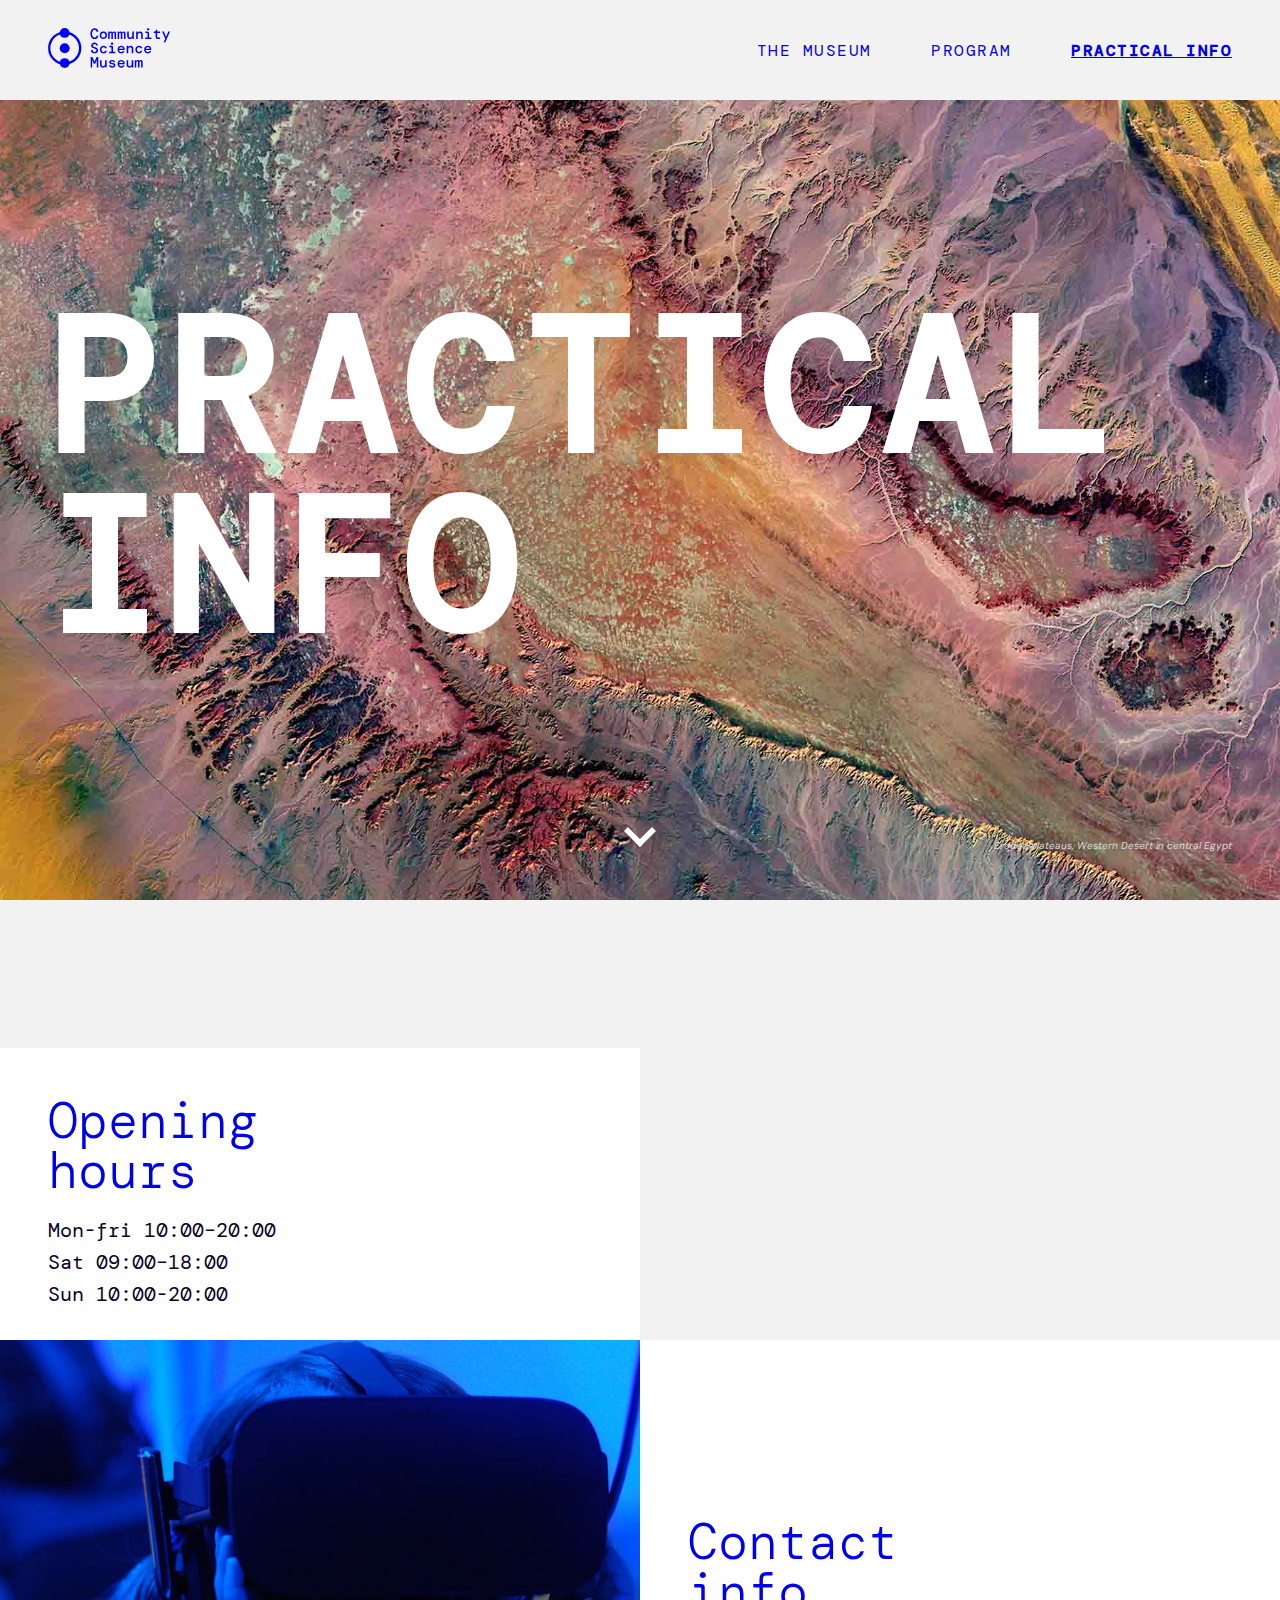
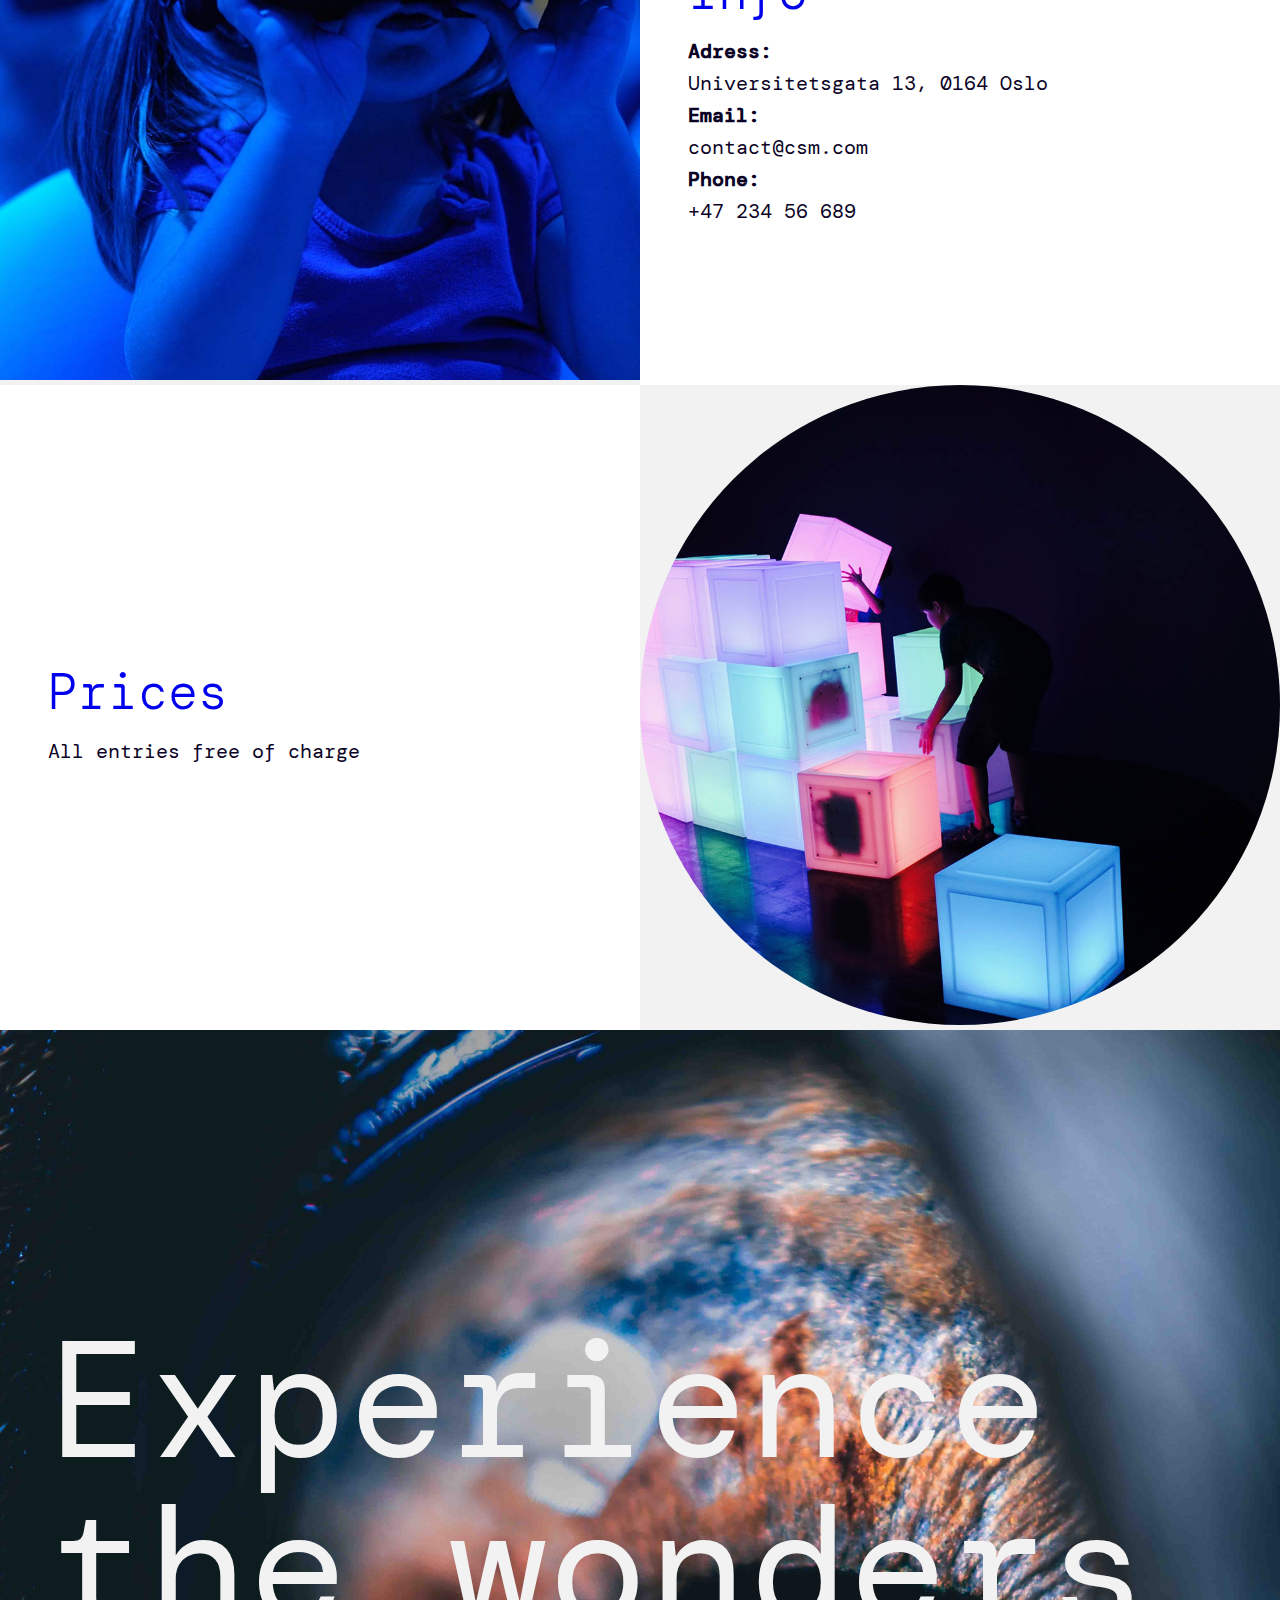
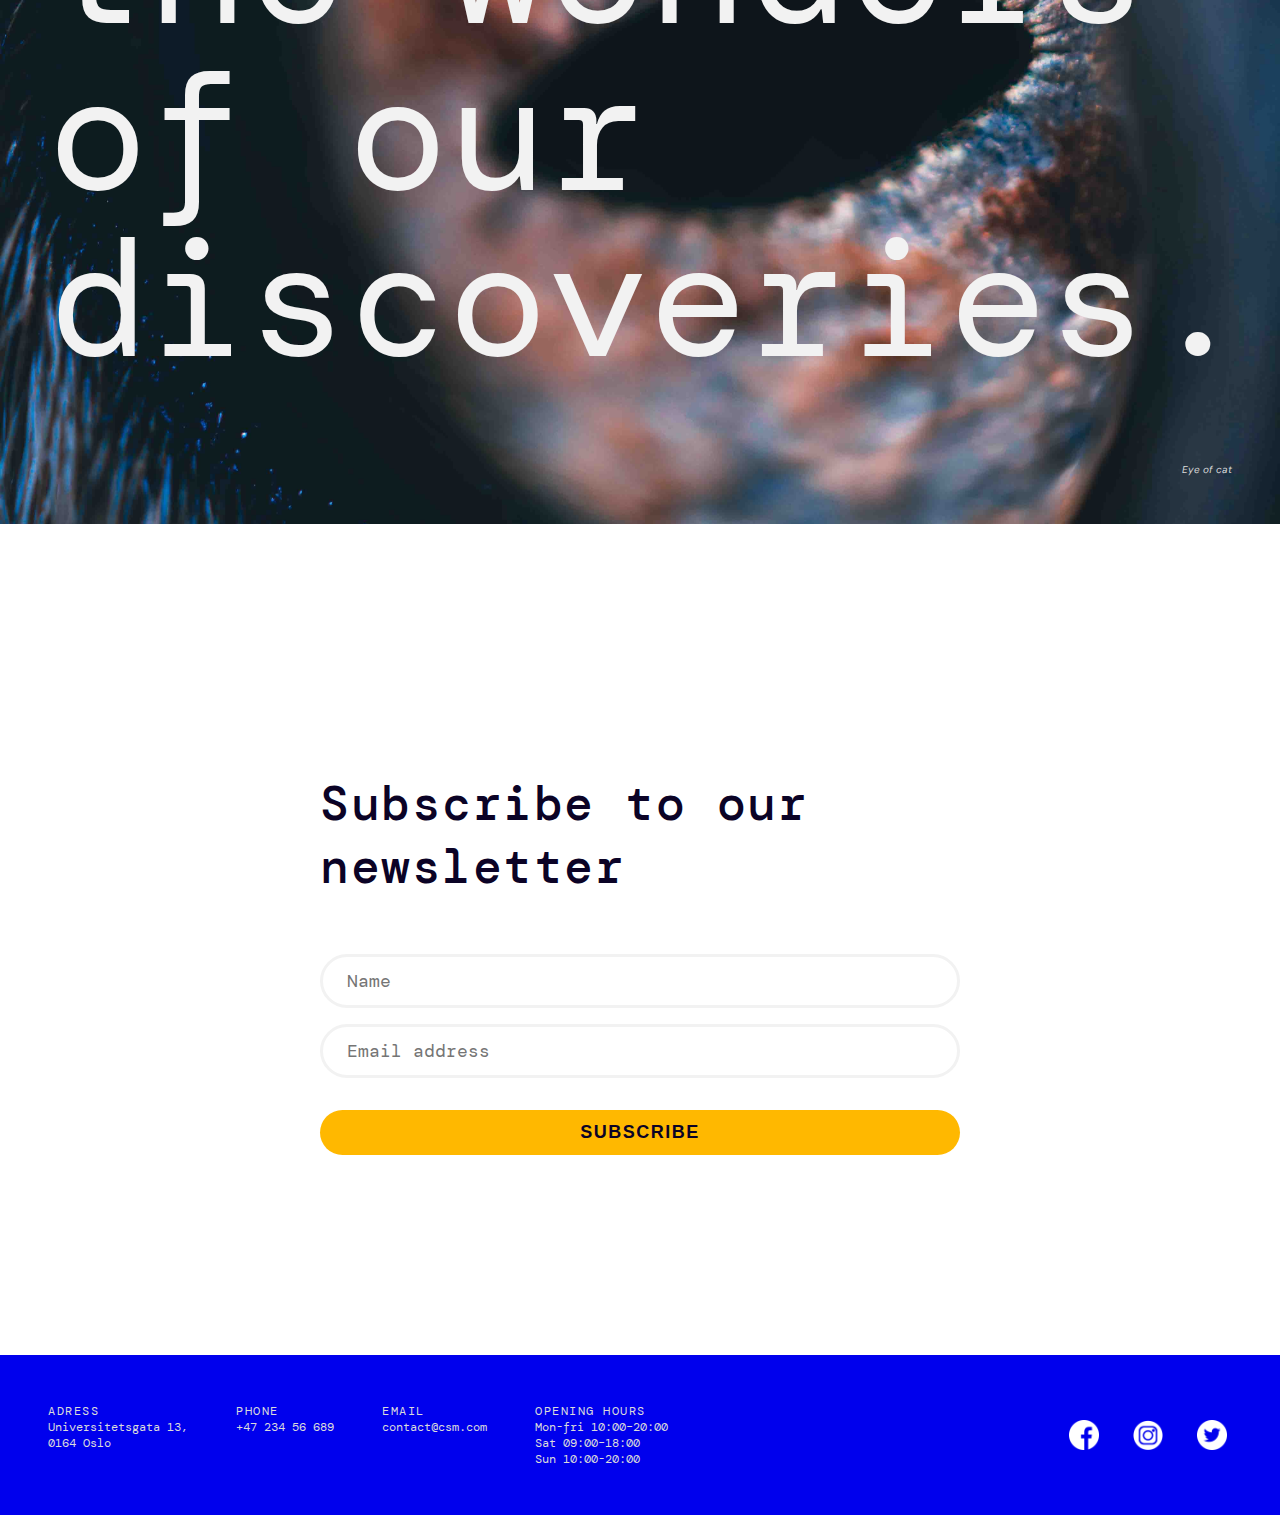
==== practical-info.html @ 64557257 "Update" ====
<!DOCTYPE html>
<html lang="en">

<head>
    <title>Practical Info</title>
    <link rel="stylesheet" href="style.css">
    <link href="https://fonts.googleapis.com/css2?family=DM+Mono:ital,wght@0,300;0,400;0,500;1,300;1,400;1,500&family=DM+Sans:ital,wght@0,400;0,500;0,700;1,400;1,500;1,700&display=swap" rel="stylesheet"> 
    <link href="https://fonts.googleapis.com/css2?family=DM+Sans:ital,wght@0,400;0,500;0,700;1,400;1,500;1,700&display=swap" rel="stylesheet">  
    <meta charset="UTF-8">
    <meta http-equiv="X-UA-Compatible" content="IE=edge">
    <meta name="viewport" content="width=device-width, initial-scale=1.0">
</head>

<body>
    <header>
        <nav class="navbar">
            <div class="nav-logo">
                <a href="/index.html" id="logo"> <img src="Images/logo-blue.svg" alt="Community Science Museum logo"></a>
            </div>
            <ul class="nav-list uppercase">
                <li class="list-item">
                    <a href="/the-museum.html">The Museum</a>
                </li>
                <li class="list-item">
                    <a href="/program.html">Program</a>
                </li>
                <li class="list-item active">   
                    <a href="/practical-info.html">Practical Info</a>
                </li>
            </ul>
        </nav>
    </header>
    <main class="grid">
        <section class="hero flex-align-ver col-12" id="hero-info">
            <h1>Practical info</h1>
            <p class="image-text">Eroded plateaus, Western Desert in central Egypt</p>
            <a href="#museum-main" class="down-btn"> <img src="Images/icon-arrow.svg" alt="Arrow down button"></a>
        </section>
    
        <section class="grid" id="museum-main">
            <div class="grid-elem-half col-12 img-right">
                <div class="grid-text-half white info-list flex-align-ver">
                    <h2>Opening <br>hours</h2>
                    <p>Mon-fri 10:00–20:00</p>
                    <p>Sat 09:00–18:00</p>
                    <p>Sun 10:00-20:00</p>
                </div>
            </div>
            <div class="grid-elem-half col-12 img-left">
                <div class="grid-text-half white info-list flex-align-ver">
                    <h2>Contact <br>info</h2>
                    <p><b>Adress:</b></p>
                    <p>Universitetsgata 13, 0164 Oslo</p>
                    <p><b>Email:</b></p>
                    <p> contact@csm.com</p>
                    <p><b>Phone:</b></p>
                    <p>+47 234 56 689</p>
                </div>
                <div class="grid-img-half"> 
                    <img src="Images/Info/break-info-vr.jpg" alt="Child wearing VR-glasses in blue lighted room">
                </div>
            </div>
            <div class="grid-elem-half col-12 img-right">
                <div class="grid-text-half white info-list flex-align-ver">
                    <h2>Prices</h2>
                    <p>All entries free of charge</p>
                </div>
                <div class="grid-img-half circle"> 
                    <img src="Images/Info/break-info-boxes.jpg" alt="Children moving colorful light boxes">
                </div>
            </div>
            <section class="col-12 break-info" id="break">
                <p class="break-text">Experience the wonders of our discoveries.</p>
                <p class="image-text">Eye of cat</p>
            </section>

            <div class="newsletter flex-align-all col-12 white">
                <form action="action_page.php">
                    <div class="newsletter-elem">
                        <h3>Subscribe to our newsletter</h3>
                    </div>
                    <div class="newsletter-elem">
                        <input type="text" placeholder="Name" name="name" required>
                        <input type="text" placeholder="Email address" name="mail" required>
                    </div>
                    
                    <div class="newsletter-elem">
                        <input type="submit" value="Subscribe" class="btn">
                    </div>
                    </form>
            </div>

    </main>
    
    <footer>
        <div class="footer-content">
            <div class="footer-text">
                <div>
                    <p class="uppercase">Adress</p>
                    <p>Universitetsgata 13,</p>
                    <p>0164 Oslo</p>
                </div>
                <div>
                    <p class="uppercase">Phone</p>
                    <p>+47 234 56 689</p>
                </div>
                <div>
                    <p class="uppercase">Email</p>
                    <p>contact@csm.com</p>
                </div>
                <div>
                    <p class="uppercase">Opening Hours</p>
                    <p>Mon-fri 10:00–20:00</p>
                    <p>Sat 09:00–18:00</p>
                    <p>Sun 10:00-20:00</p>
                </div>
            </div> 
            <div class="footer-icons">
                <a href="https://www.facebook.com" target="_blank" class="flex-align-all"> <img src="Images/icon-facebook.png" alt="facebook logo"></a>
                <a href="https://www.instagram.com" target="_blank" class="flex-align-all"> <img src="Images/icon-instagram.png" alt="instagram logo"></a>
                <a href="https://www.twitter.com" target="_blank" class="flex-align-all"> <img src="Images/icon-twitter.png" alt="twitter logo"></a>
            </div>
        </div>       
    </footer>
</body>
---- style.css ----
* {
	margin: 0;
	padding: 0;
	list-style: none;
	text-decoration: none;
	box-sizing: border-box;
}

html,
body {
	font-family: "DM Mono", Courier, monospace;
	font-weight: 400;
	color: #0b0326;
	background-color: #f2f2f2;
	scroll-behavior: smooth;
}
main {
	margin-top: 100px;
}
h1 {
	color: white;
	font-family: "DM Mono", Helvetica, sans-serif;
	font-weight: bold;
	font-size: 190px;
	line-height: 180px;
	text-transform: uppercase;
	letter-spacing: 5px;
	margin-bottom: 48px;
}

h2 {
	color: #0000ed;
	font-family: "DM Mono", Helvetica, sans-serif;
	font-weight: lighter;
	font-size: 50px;
	line-height: 50px;
	padding: 48px;
}

h3 {
	font-family: "DM Mono", Courier, monospace;
	font-weight: 500;
	font-size: 20px;
	text-transform: uppercase;
	letter-spacing: 1.5px;
	padding-bottom: 12px;
}

a {
	color: #0b0326;
}

p {
	font-size: 16px;
}
.uppercase {
	text-transform: uppercase;
	letter-spacing: 1.5px;
}

.link {
	font-weight: bold;
	color: #aaaaaa;
}
.link:hover {
	font-weight: bold;
	color: #0b0326;
}

.btn {
	padding: 12px 24px;
	font-size: 18px;
	font-weight: bold;
	text-transform: uppercase;
	letter-spacing: 1.5px;
	background-color: #ffb800;
	color: #0b0326;
	border-radius: 30px;
}
.btn:hover {
	background-color: #0000ed;
	color: #f2f2f2;
}
.blue {
	color: #d8d8d8;
	background-color: #0000ed;
}
.yellow {
	background-color: #ffb800;
}
.white {
	background-color: white;
}
/* NAV */
header {
	background-color: #f2f2f2;
	position: fixed;
	top: 0;
	left: 0;
	z-index: 99;
	width: 100%;
}
.navbar {
	display: flex;
	justify-content: space-between;
	align-items: center;
	padding: 0 48px;
	height: 100px;
}
.nav-list {
	font-size: 16px;
	font-weight: normal;
}
.nav-list .list-item {
	display: inline-block;
	margin-left: 48px;
}
.nav-list .list-item a {
	color: #0000ed;
	transition-duration: 0.15s;
}
.nav-list .list-item a:hover {
	font-size: 18px;
	font-weight: bold;
	letter-spacing: 0.5px;
}
.navbar img {
	height: 40px;
	transition-duration: 0.25s;
}
.navbar img:hover {
	height: 43px;
}
.nav-list .list-item.active a {
	text-decoration: underline;
	font-weight: bold;
}

/* NAV END*/

.grid {
	display: grid;
	grid-template-columns: repeat(12, 1fr);
	grid-column: 1/-1;
	width: 100%;
}

.col-12 {
	grid-column: 1/-1;
}

.col-3 {
	grid-column: span 3;
}

.col-4 {
	grid-column: span 4;
}
.col-6 {
	grid-column: span 6;
}
.col-8 {
	grid-column: span 8;
}

.flex-align-ver {
	display: flex;
	flex-direction: column;
	justify-content: center;
	align-items: flex-start;
}

.flex-align-hor {
	align-items: center;
}

.flex-align-all {
	display: flex;
	flex-direction: column;
	justify-content: center;
	align-items: center;
}

.max-width {
	max-width: 1500px;
	margin: 0 auto;
}

section {
	min-height: 100vh;
}

.hero {
	min-height: calc(100vh - 100px);
	background-size: cover;
	background-repeat: no-repeat;
	background-position: center;
	position: relative;
	padding: 48px;
}

section#hero-homepage {
	background-image: url(Images/hero-homepage.jpg);
}
section#hero-program {
	background-image: url(Images/hero-program.jpg);
}
section#hero-museum {
	background-image: url(Images/hero-museum.jpg);
}
section#hero-info {
	background-image: url(Images/hero-info.jpg);
}

section#hero-homepage h1 {
	font-size: 120px;
	line-height: 120px;
}

section#program-main,
section#museum-main,
section {
	padding-top: calc(100px + 48px);
}

.image-text {
	position: absolute;
	right: 48px;
	bottom: 48px;
	color: #dbdbdb;
	font-size: 10px;
	font-family: "DM Sans";
	font-style: italic;
}
.down-btn {
	position: absolute;
	left: 50%;
	padding-top: 100px;
	transform: translateX(-50%);
	bottom: 48px;
}
.down-btn img {
	height: 20px;
	transition-duration: 0.25s;
}
.down-btn img:hover {
	height: 23px;
}

section#top3 {
	padding: 24px;
	padding-top: calc(100px + 48px);
}

.top3-item {
	display: flex;
	flex-direction: column;
	align-items: center;
	padding: 24px;
}
.top3-item img {
	border-radius: 100%;
	width: 100%;
	margin-bottom: 48px;
}

.top3-item p {
	font-family: "DM Sans";
	font-weight: 100;
	font-size: 12px;
	max-width: 250px;
	width: 100%;
}
.top3-item h3 {
	max-width: 250px;
	width: 100%;
}

.top3-cta {
	font-size: 20px;
	font-weight: 500;
	transition-duration: 0.25s;
	padding: 100px 0;
}

.top3-cta:hover {
	font-size: 22px;
}

section#break {
	min-height: 80vw;
	background-size: cover;
	background-repeat: no-repeat;
	background-position: center;
	position: relative;
}
.break-home {
	background-image: url(Images/break-img-milkink.jpg);
}
.break-info {
	background-image: url(Images/Info/break-img-cateye.jpg);
}
.break-text {
	color: #f2f2f2;
	font-size: 13vw;
	font-weight: normal;
	line-height: 13vw;
	padding: 140px 48px;
	justify-content: center;
}

.white-logo-icon {
	position: absolute;
	z-index: 1;
	width: 40vw;
	height: 40vw;
}

/* PROGRAM */
.program-elem {
	display: flex;
	flex-direction: row-reverse;
	padding: 24px;
	max-height: 50vw;
}
.program-elem-large {
	display: flex;
	padding: 24px;
}

.program-elem > div,
.program-elem-large > div {
	width: 50%;
}

.program-text,
.program-text-large {
	margin: auto;
	padding: 24px;
}
.program-elem h3 {
	font-weight: bold;
	font-size: 30px;
	letter-spacing: 3px;
	line-height: 30px;
}
.h3-large {
	font-size: 6vw;
	font-weight: 500;
	letter-spacing: 4px;
	line-height: 6vw;
}

.program-text p {
	font-family: "DM Sans";
	font-size: 13px;
	padding: 4px 0;
}
.program-info {
	padding-top: 12px;
}
.program-info-large {
	padding-top: 24px;
}
.program-info p {
	font-family: "DM Sans";
	font-weight: bold;
}
.program-elem-large p {
	font-family: "DM Sans";
	font-weight: normal;
	font-size: 18px;
	padding-top: 12px;
	max-width: 30vw;
}
.program-img img {
	max-width: 100%;
	border-radius: 100%;
	padding: 24px;
}

section#coming-up h2 {
	font-size: 6vw;
	font-weight: bold;
	line-height: 7vw;
	padding-top: 200px;
	max-width: 80vw;
}

/* MUSEUM */

.grid-elem-half.img-right {
	display: flex;
}
.grid-elem-half.img-left {
	display: flex;
	flex-direction: row-reverse;
}
.grid-elem-half > div {
	width: 50%;
}

.grid-text-half {
	padding: 24px;
}
.grid-text-half p {
	max-width: 70%;
	padding: 0 24px 24px;
}
.grid-text-half h3 {
	text-transform: none;
	font-weight: lighter;
	font-size: 30px;
	max-width: 70%;
	padding: 24px;
	margin-left: 0;
}
.grid-text-half h2 {
	padding: 24px;
}
.grid-text-half.intro p {
	font-size: 24px;
	padding: 24px;
}
.grid-elem-half .btn {
	margin: 0 24px;
}
.grid-img-half img {
	width: 100%;
	min-height: 50vh;
	object-fit: cover;
}
.circle img {
	border-radius: 50%;
	object-fit: cover;
}

.grid-elem-third {
	grid-column: span 3;
}

.museum-break {
	background-image: url(Images/Museum/museum-break.jpg);
	min-height: 70vw;
	background-size: cover;
	background-repeat: no-repeat;
	background-position: center;
	position: relative;
}
.break-heading {
	color: white;
	font-weight: lighter;
	font-size: 50px;
	width: 50vw;
}
.break-paragraph {
	color: white;
	font-weight: lighter;
	font-size: 20px;
	width: 50vw;
}

.info-list p {
	font-size: 20px;
	line-height: 20px;
	padding-bottom: 12px;
}

.newsletter {
	background-color: white;
	width: 100vw;
	padding: 200px;
}
.newsletter h3 {
	text-transform: none;
	font-size: 48px;
	max-width: 50vw;
	width: 100%;
	padding: 48px 0px;
}
.newsletter-elem {
	display: flex;
	flex-direction: column;
	align-items: center;
}

input[type="text"] {
	width: 50vw;
	font-family: DM Mono, Courier, monospace;
	padding: 12px 24px;
	font-size: 18px;
	margin: 8px 0px;
	display: inline-block;
	border: 3px solid #f2f2f2;
	box-sizing: border-box;
	border-radius: 50px;
}
input[type="submit"] {
	border: none;
	margin-top: 24px;
	width: 50vw;
}

/* FOOTER */
footer {
	background-color: #0000ed;
	max-height: 300px;
	align-items: center;
}
.footer-content {
	color: #dbdbdb;
	display: flex;
	justify-content: space-between;
	padding: 48px;
	align-items: center;
}
.footer-text {
	justify-content: space-between;
	display: flex;
	align-items: flex-start;
}
.footer-text p {
	font-size: 12px;
}
.footer-text div {
	margin-right: 48px;
}
.footer-icons {
	display: flex;
}
.footer-icons a {
	margin-left: 24px;
	width: 40px;
	height: 40px;
}
.footer-icons img {
	width: 30px;
	height: 30px;
	transition-duration: 0.25s;
}
.footer-icons a:hover > img {
	width: 40px;
	height: 40px;
}

@media only screen and (max-width: 1200px) {
	.col-6 {
		grid-column: span 12;
		max-height: 70vw;
	}
}
@media only screen and (max-width: 700px) {
	/* .col-3 {
		grid-column: span 12;
	} */
}
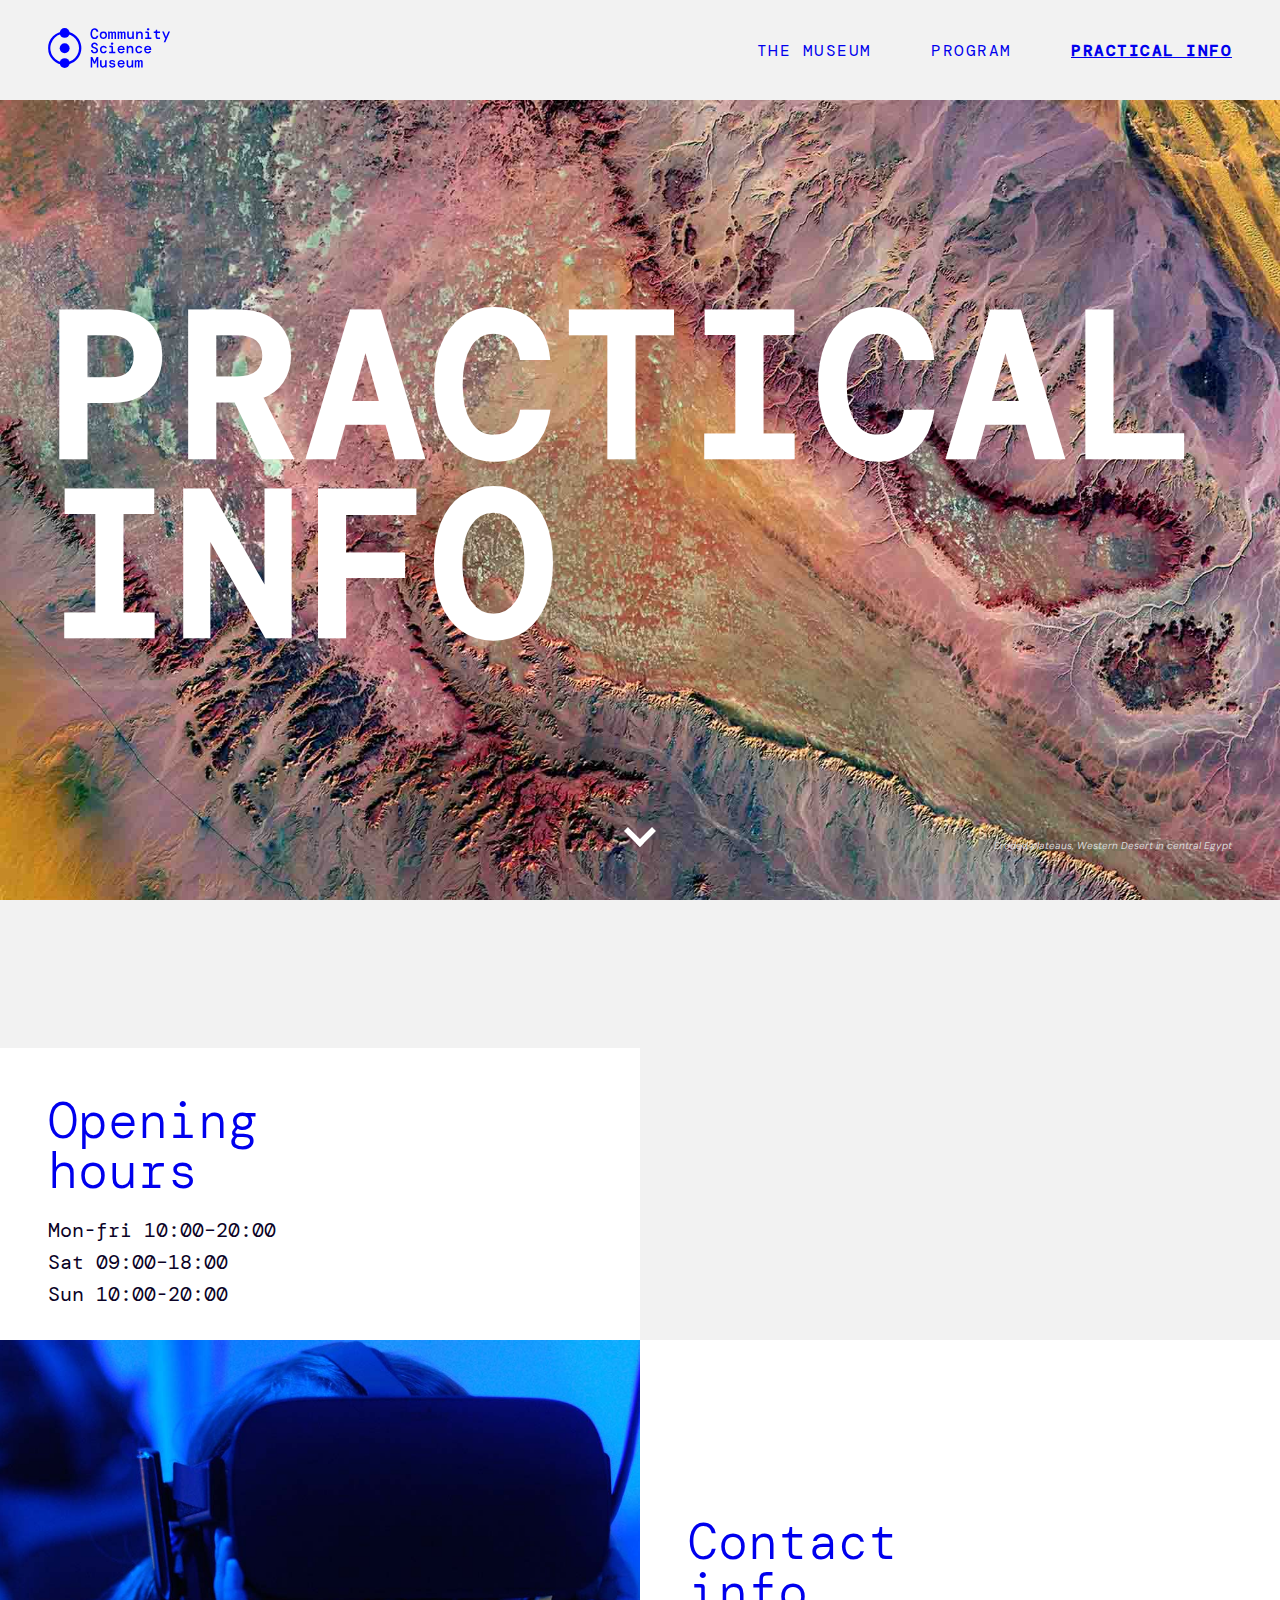
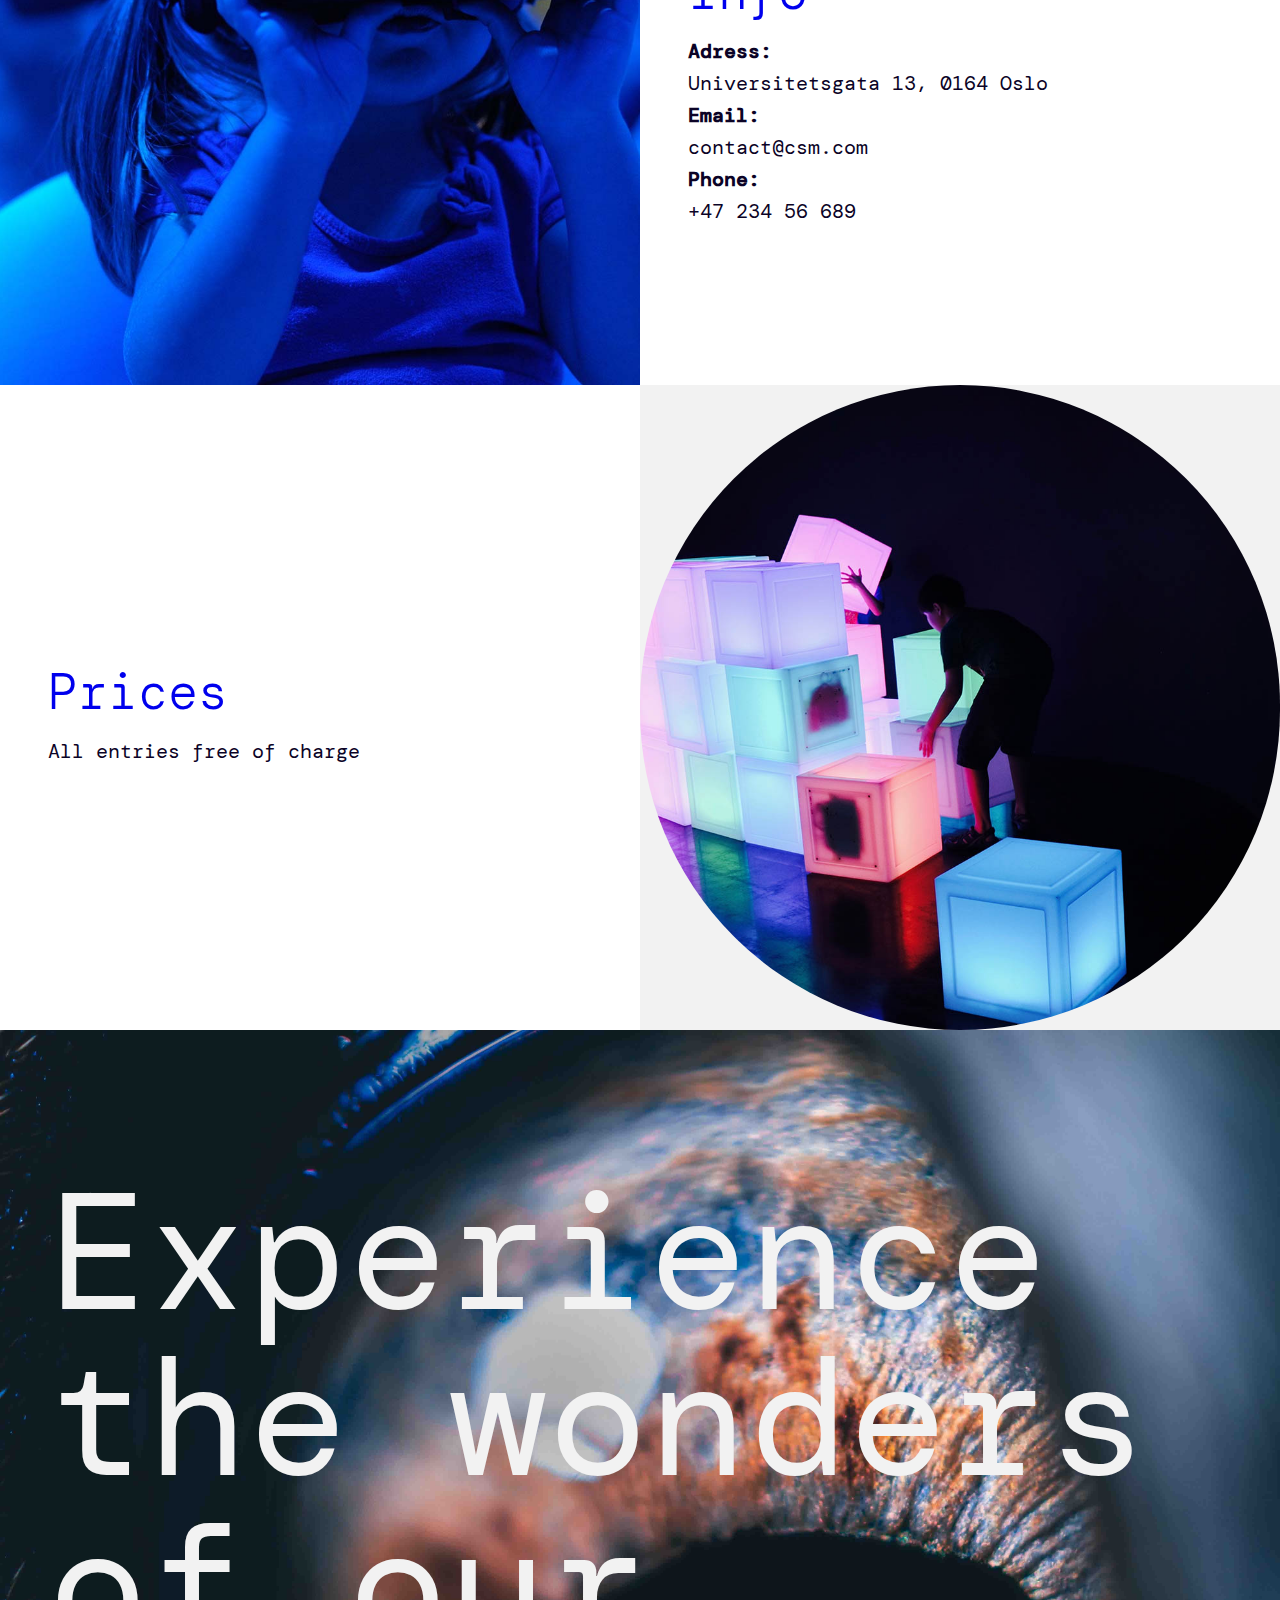
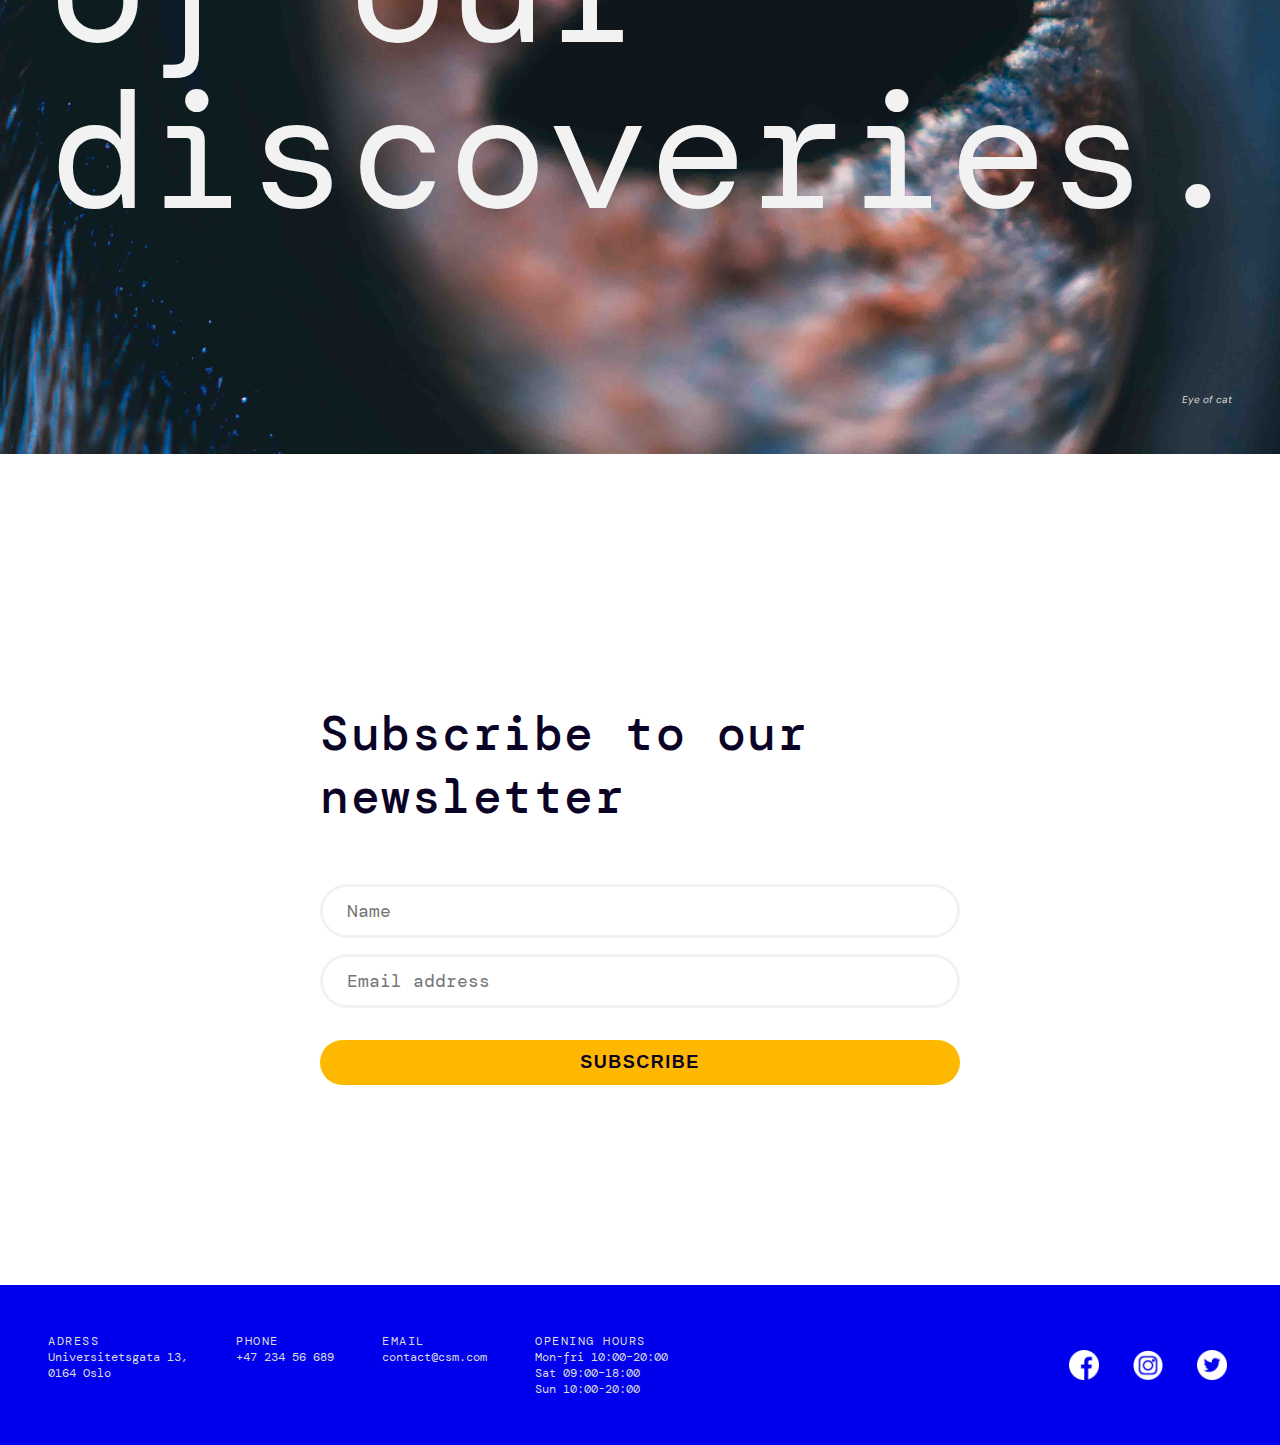
==== commit 19a9a736: "Update" ====
--- a/practical-info.html
+++ b/practical-info.html
@@ -15,17 +15,18 @@
     <header>
         <nav class="navbar">
             <div class="nav-logo">
-                <a href="/index.html" id="logo"> <img src="Images/logo-blue.svg" alt="Community Science Museum logo"></a>
+                <a href="index.html" id="logo"> <img src="Images/logo-blue.svg" alt="Community Science Museum logo"></a>
             </div>
+            <input type="checkbox" id="hamburger">
             <ul class="nav-list uppercase">
                 <li class="list-item">
-                    <a href="/the-museum.html">The Museum</a>
+                    <a href="the-museum.html">The Museum</a>
                 </li>
                 <li class="list-item">
-                    <a href="/program.html">Program</a>
+                    <a href="program.html">Program</a>
                 </li>
                 <li class="list-item active">   
-                    <a href="/practical-info.html">Practical Info</a>
+                    <a href="practical-info.html">Practical Info</a>
                 </li>
             </ul>
         </nav>
@@ -75,7 +76,7 @@
             </section>
 
             <div class="newsletter flex-align-all col-12 white">
-                <form action="action_page.php">
+                <form action="subscribed.html">
                     <div class="newsletter-elem">
                         <h3>Subscribe to our newsletter</h3>
                     </div>
--- a/style.css
+++ b/style.css
@@ -21,8 +21,8 @@
 	color: white;
 	font-family: "DM Mono", Helvetica, sans-serif;
 	font-weight: bold;
-	font-size: 190px;
-	line-height: 180px;
+	font-size: 16vw;
+	line-height: 14vw;
 	text-transform: uppercase;
 	letter-spacing: 5px;
 	margin-bottom: 48px;
@@ -104,7 +104,7 @@
 	display: flex;
 	justify-content: space-between;
 	align-items: center;
-	padding: 0 48px;
+	padding: 48px;
 	height: 100px;
 }
 .nav-list {
@@ -134,6 +134,9 @@
 .nav-list .list-item.active a {
 	text-decoration: underline;
 	font-weight: bold;
+}
+#hamburger {
+	display: none;
 }
 
 /* NAV END*/
@@ -213,13 +216,12 @@
 }
 
 section#hero-homepage h1 {
-	font-size: 120px;
-	line-height: 120px;
+	font-size: 11vw;
+	line-height: 11vw;
 }
 
 section#program-main,
-section#museum-main,
-section {
+section#museum-main {
 	padding-top: calc(100px + 48px);
 }
 
@@ -309,11 +311,12 @@
 	justify-content: center;
 }
 
-.white-logo-icon {
+.circle img.white-logo-icon {
 	position: absolute;
 	z-index: 1;
 	width: 40vw;
-	height: 40vw;
+	height: 40vh;
+	object-fit: contain;
 }
 
 /* PROGRAM */
@@ -375,8 +378,9 @@
 }
 .program-img img {
 	max-width: 100%;
-	border-radius: 100%;
-	padding: 24px;
+	height: 100%;
+	padding: 24px;
+	object-fit: cover;
 }
 
 section#coming-up h2 {
@@ -428,10 +432,11 @@
 .grid-img-half img {
 	width: 100%;
 	min-height: 50vh;
+	height: 100%;
 	object-fit: cover;
 }
 .circle img {
-	border-radius: 50%;
+	border-radius: 1000px;
 	object-fit: cover;
 }
 
@@ -549,8 +554,174 @@
 		max-height: 70vw;
 	}
 }
-@media only screen and (max-width: 700px) {
-	/* .col-3 {
+@media only screen and (max-width: 900px) {
+	h2 {
+		padding: 32px;
+	}
+	#hamburger {
+		display: block;
+		position: absolute;
+		right: 32px;
+		width: 40px;
+		height: 40px;
+	}
+	#hamburger::after {
+		background-image: url(/Images/icon-burger.svg);
+		background-repeat: no-repeat;
+		background-position: center;
+		background-color: #f2f2f2;
+		position: absolute;
+		content: "";
+		width: 40px;
+		height: 40px;
+	}
+	#hamburger:checked::after {
+		background-image: url(/Images/icon-cross.svg);
+		background-repeat: no-repeat;
+		background-position: center;
+		position: absolute;
+	}
+	#hamburger:checked + .nav-list {
+		display: block;
+		width: 100%;
+	}
+	.nav-list .list-item {
+		display: block;
+		margin: 32px 0 0 auto;
+		text-align: right;
+		width: 100%;
+	}
+	.navbar {
+		flex-direction: column;
+		align-items: flex-start;
+		height: auto;
+		padding: 32px;
+	}
+	.nav-list {
+		display: none;
+	}
+
+	.nav-list .list-item a {
+		font-size: 24px;
+	}
+	.nav-list .list-item a:hover {
+		font-size: 27px;
+		font-weight: bold;
+		letter-spacing: 0.5px;
+	}
+	.navbar img {
+		height: 50px;
+		transition-duration: 0.25s;
+	}
+	.navbar img:hover {
+		height: 63px;
+	}
+	.hero {
+		padding: 32px;
+	}
+
+	.break-text {
+		padding: 140px 32px;
+	}
+
+	.grid-text-half {
+		padding: 32px 16px;
+	}
+	.grid-text-half p {
+		max-width: 90%;
+		padding: 0 16px 16px;
+		font-size: 12px;
+	}
+	.grid-text-half h3 {
+		max-width: 90%;
+		padding: 16px;
+	}
+	.grid-text-half h2 {
+		padding: 16px;
+	}
+	.grid-text-half.intro p {
+		padding: 16px;
+		font-size: 16px;
+	}
+	.grid-elem-half .btn {
+		margin: 0 16px;
+	}
+	.image-text {
+		right: 32px;
+		bottom: 32px;
+		font-size: 8px;
+	}
+	h3 {
+		padding: 14;
+	}
+
+	.break-heading p {
+		width: 80vw;
+	}
+	.break-paragraph p {
+		width: 80vw;
+	}
+
+	/* FOOTER */
+	footer {
+		background-color: #0000ed;
+		max-height: 700px;
+	}
+	.footer-content {
+		color: #dbdbdb;
+		padding: 32px;
+	}
+	.footer-text {
+		flex-direction: column;
+		justify-content: none;
+	}
+	.footer-text div {
+		margin: 0 0 20px;
+	}
+	.footer-icons {
+		flex-direction: column;
+	}
+	.footer-icons img {
+		width: 40px;
+		height: 40px;
+	}
+	.footer-icons a {
+		margin: 0 0 20px;
+		width: 50px;
+		height: 50px;
+	}
+	.footer-icons a:hover > img {
+		width: 50px;
+		height: 50px;
+	}
+}
+
+@media only screen and (max-width: 767px) {
+	.col-4 {
 		grid-column: span 12;
-	} */
-}
+	}
+	.top3-item img {
+		width: 50%;
+	}
+	h1{
+	font-size: 50px;
+	line-height: ;
+	}
+}
+
+@media only screen and (max-width: 400px) {
+	.top3-item img {
+		width: 100%;
+	}
+
+	.col-6 {
+		grid-column: span 12;
+	}
+	.grid-elem-half.img-right {
+		display: flex;
+		flex-direction: column;
+	}
+	.grid-elem-half.img-left {
+		display: flex;
+		flex-direction: column-reverse;
+}
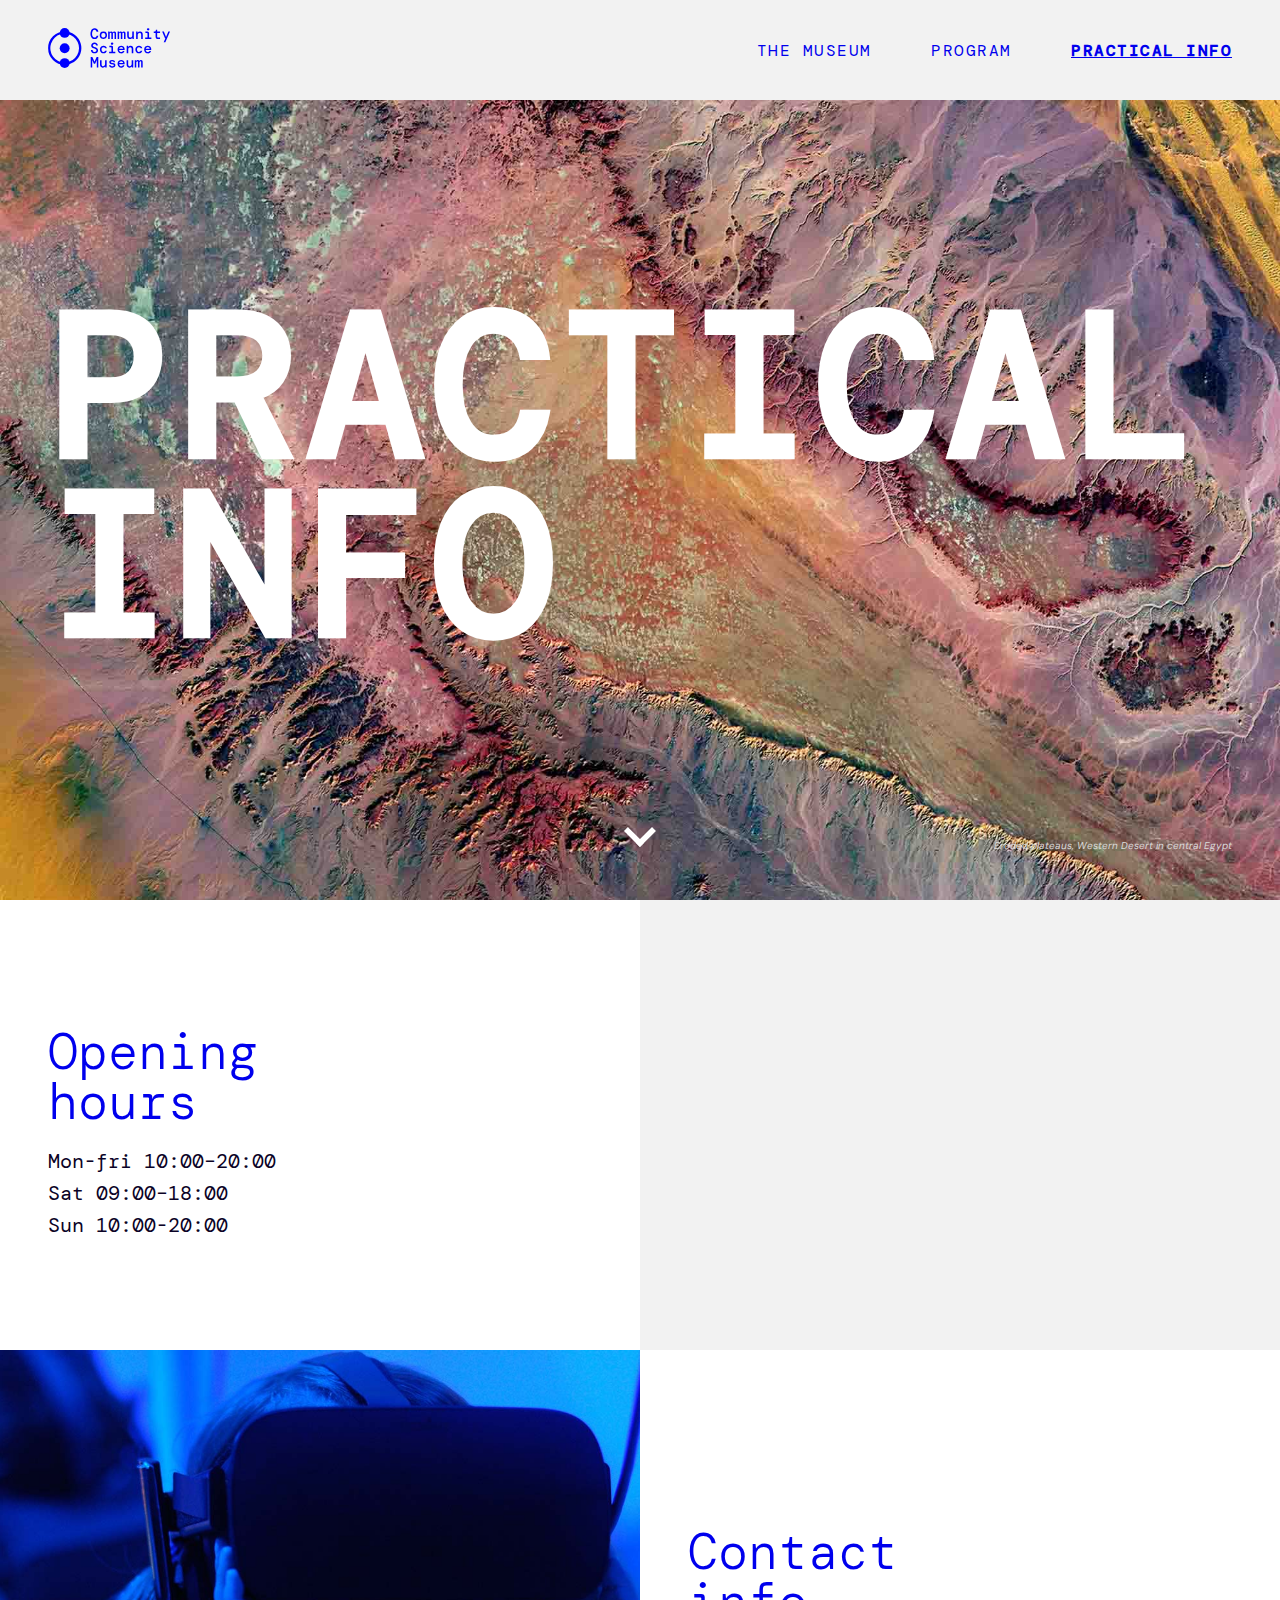
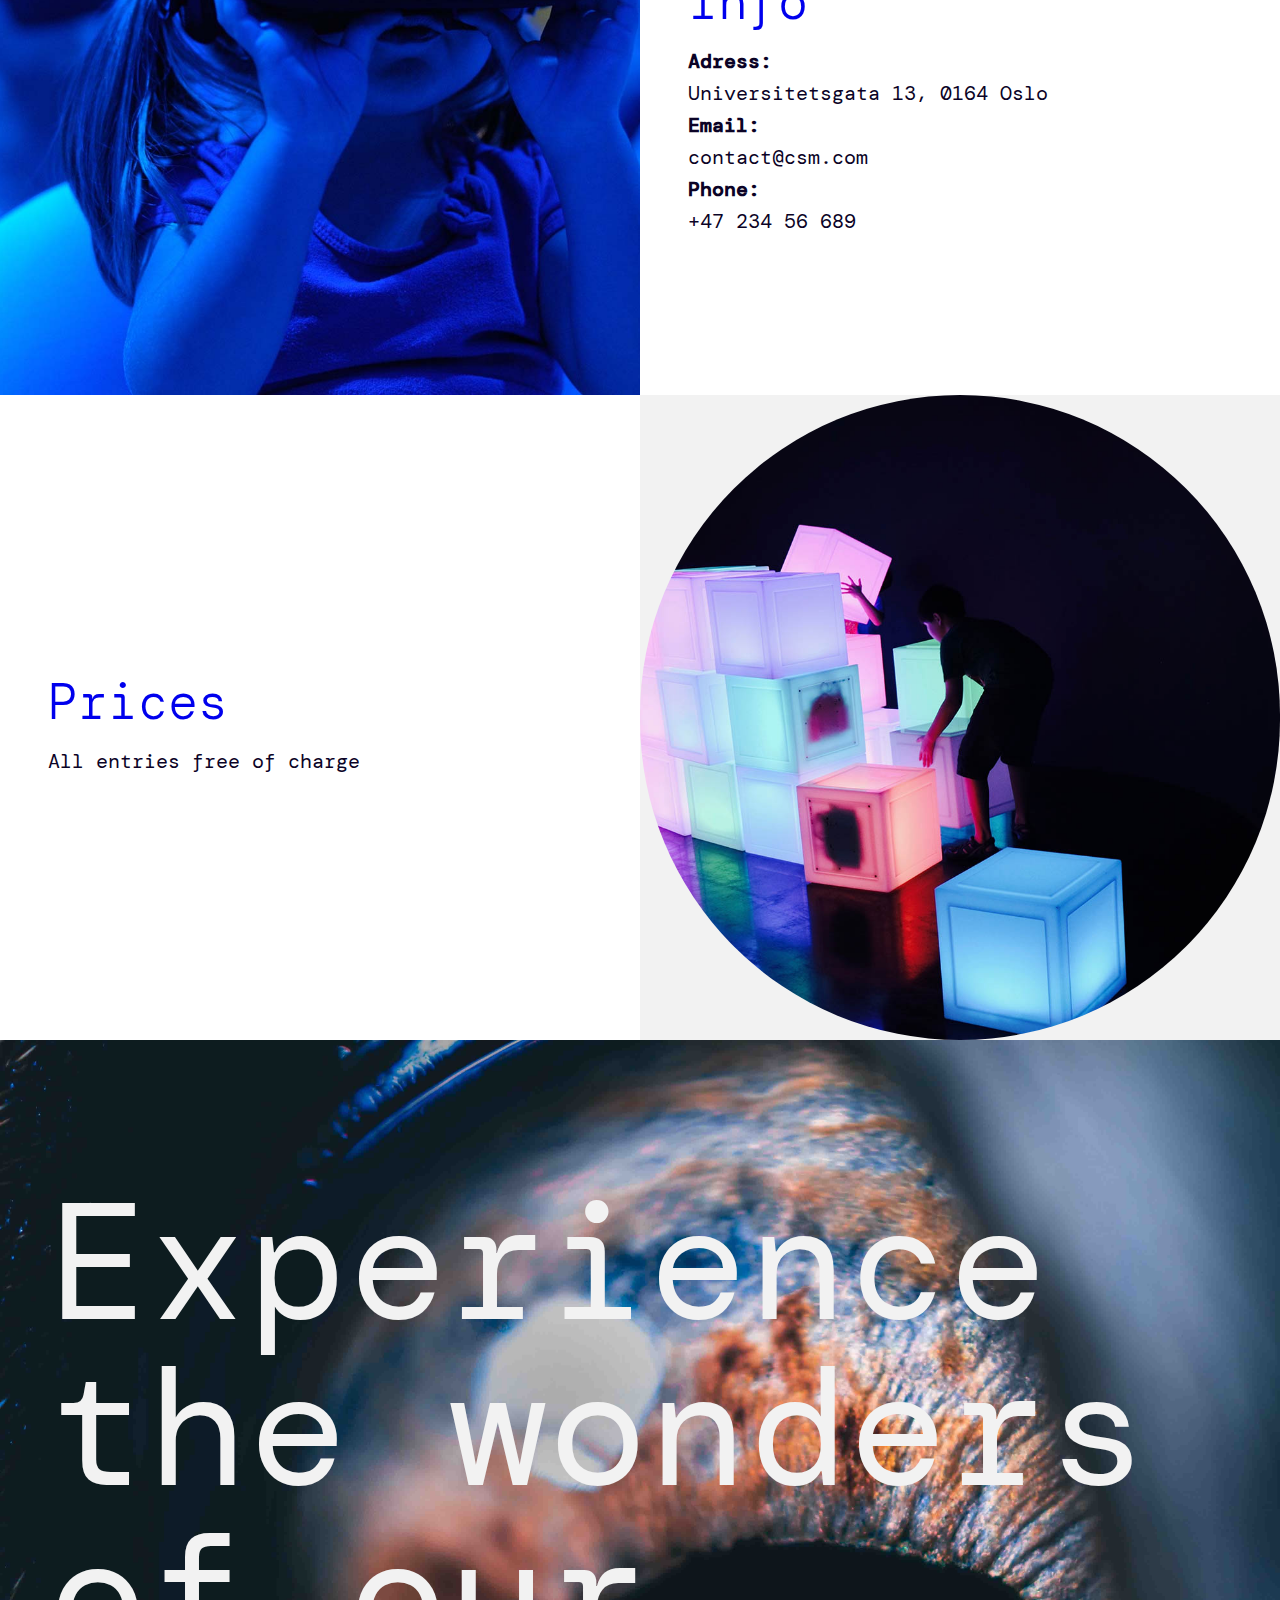
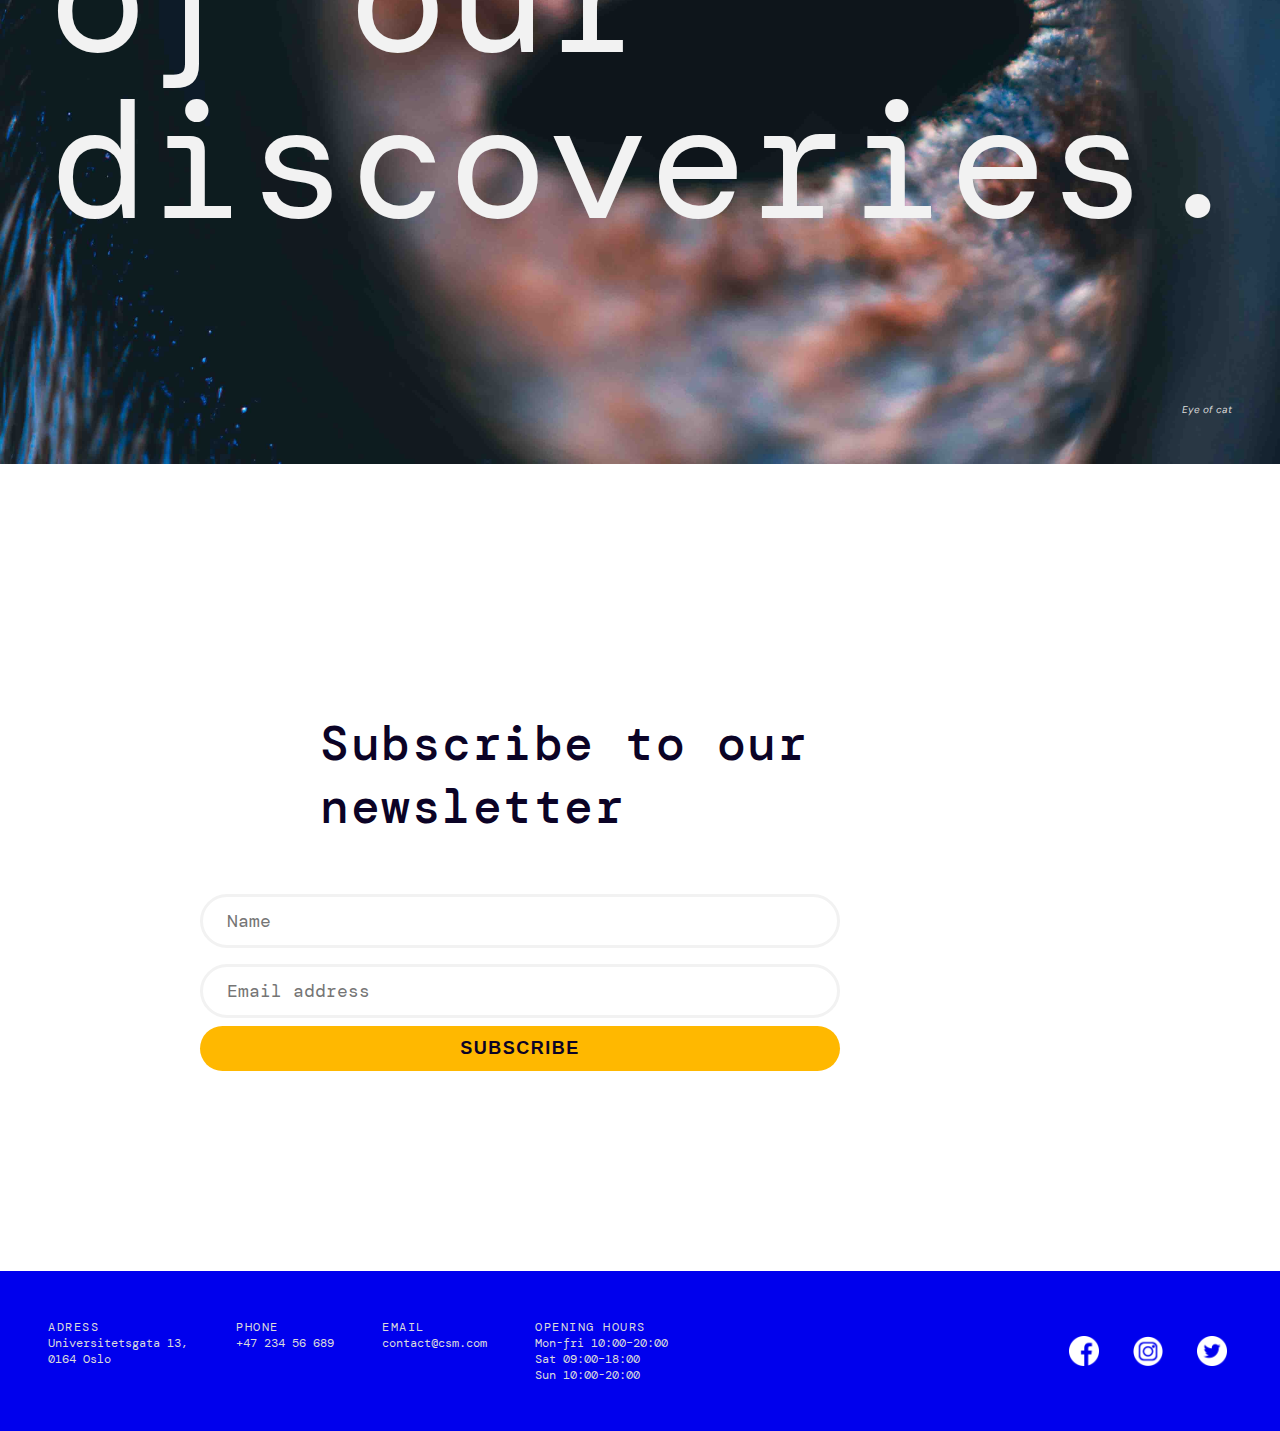
==== commit d1f548fc: "Update" ====
--- a/practical-info.html
+++ b/practical-info.html
@@ -35,11 +35,11 @@
         <section class="hero flex-align-ver col-12" id="hero-info">
             <h1>Practical info</h1>
             <p class="image-text">Eroded plateaus, Western Desert in central Egypt</p>
-            <a href="#museum-main" class="down-btn"> <img src="Images/icon-arrow.svg" alt="Arrow down button"></a>
+            <a href="#info-main" class="down-btn"> <img src="Images/icon-arrow.svg" alt="Arrow down button"></a>
         </section>
     
-        <section class="grid" id="museum-main">
-            <div class="grid-elem-half col-12 img-right">
+        <section class="grid" id="info-main">
+            <div class="grid-elem-half col-12">
                 <div class="grid-text-half white info-list flex-align-ver">
                     <h2>Opening <br>hours</h2>
                     <p>Mon-fri 10:00–20:00</p>
@@ -47,7 +47,7 @@
                     <p>Sun 10:00-20:00</p>
                 </div>
             </div>
-            <div class="grid-elem-half col-12 img-left">
+            <div class="grid-elem-half reverse col-12">
                 <div class="grid-text-half white info-list flex-align-ver">
                     <h2>Contact <br>info</h2>
                     <p><b>Adress:</b></p>
@@ -61,7 +61,7 @@
                     <img src="Images/Info/break-info-vr.jpg" alt="Child wearing VR-glasses in blue lighted room">
                 </div>
             </div>
-            <div class="grid-elem-half col-12 img-right">
+            <div class="grid-elem-half col-12">
                 <div class="grid-text-half white info-list flex-align-ver">
                     <h2>Prices</h2>
                     <p>All entries free of charge</p>
--- a/style.css
+++ b/style.css
@@ -324,7 +324,7 @@
 	display: flex;
 	flex-direction: row-reverse;
 	padding: 24px;
-	max-height: 50vw;
+	min-height: 50vh;
 }
 .program-elem-large {
 	display: flex;
@@ -374,8 +374,8 @@
 	font-weight: normal;
 	font-size: 18px;
 	padding-top: 12px;
-	max-width: 30vw;
-}
+}
+
 .program-img img {
 	max-width: 100%;
 	height: 100%;
@@ -392,12 +392,12 @@
 }
 
 /* MUSEUM */
-
-.grid-elem-half.img-right {
-	display: flex;
-}
-.grid-elem-half.img-left {
-	display: flex;
+.grid-elem-half {
+	display: flex;
+	flex-direction: row;
+	min-height: 50vh;
+}
+.grid-elem-half.reverse {
 	flex-direction: row-reverse;
 }
 .grid-elem-half > div {
@@ -446,7 +446,7 @@
 
 .museum-break {
 	background-image: url(Images/Museum/museum-break.jpg);
-	min-height: 70vw;
+	min-height: 80vh;
 	background-size: cover;
 	background-repeat: no-repeat;
 	background-position: center;
@@ -456,13 +456,13 @@
 	color: white;
 	font-weight: lighter;
 	font-size: 50px;
-	width: 50vw;
+	max-width: 500px;
 }
 .break-paragraph {
 	color: white;
 	font-weight: lighter;
 	font-size: 20px;
-	width: 50vw;
+	max-width: 500px;
 }
 
 .info-list p {
@@ -482,16 +482,15 @@
 	max-width: 50vw;
 	width: 100%;
 	padding: 48px 0px;
+	margin: auto;
 }
 .newsletter-elem {
-	display: flex;
-	flex-direction: column;
 	align-items: center;
-}
-
+	margin: auto;
+}
 input[type="text"] {
 	width: 50vw;
-	font-family: DM Mono, Courier, monospace;
+	font-family: "DM Mono", Courier, monospace;
 	padding: 12px 24px;
 	font-size: 18px;
 	margin: 8px 0px;
@@ -504,6 +503,7 @@
 	border: none;
 	margin-top: 24px;
 	width: 50vw;
+	margin: auto;
 }
 
 /* FOOTER */
@@ -551,13 +551,13 @@
 @media only screen and (max-width: 1200px) {
 	.col-6 {
 		grid-column: span 12;
-		max-height: 70vw;
 	}
 }
 @media only screen and (max-width: 900px) {
 	h2 {
 		padding: 32px;
 	}
+
 	#hamburger {
 		display: block;
 		position: absolute;
@@ -566,7 +566,7 @@
 		height: 40px;
 	}
 	#hamburger::after {
-		background-image: url(/Images/icon-burger.svg);
+		background-image: url(Images/icon-burger.svg);
 		background-repeat: no-repeat;
 		background-position: center;
 		background-color: #f2f2f2;
@@ -576,7 +576,7 @@
 		height: 40px;
 	}
 	#hamburger:checked::after {
-		background-image: url(/Images/icon-cross.svg);
+		background-image: url(Images/icon-cross.svg);
 		background-repeat: no-repeat;
 		background-position: center;
 		position: absolute;
@@ -646,22 +646,20 @@
 	.grid-elem-half .btn {
 		margin: 0 16px;
 	}
-	.image-text {
+
+	h3 {
+		padding: 14;
+	}
+	p.image-text {
 		right: 32px;
 		bottom: 32px;
+		padding: 0;
 		font-size: 8px;
 	}
-	h3 {
-		padding: 14;
-	}
-
-	.break-heading p {
-		width: 80vw;
-	}
-	.break-paragraph p {
-		width: 80vw;
-	}
-
+	section#top3 h2 {
+		padding: 0;
+		font-size: 40px;
+	}
 	/* FOOTER */
 	footer {
 		background-color: #0000ed;
@@ -700,28 +698,109 @@
 	.col-4 {
 		grid-column: span 12;
 	}
-	.top3-item img {
-		width: 50%;
-	}
-	h1{
-	font-size: 50px;
-	line-height: ;
-	}
-}
-
-@media only screen and (max-width: 400px) {
-	.top3-item img {
-		width: 100%;
-	}
-
 	.col-6 {
 		grid-column: span 12;
 	}
-	.grid-elem-half.img-right {
-		display: flex;
+	.top3-item {
+		padding: 16px;
+	}
+	.top3-item img {
+		max-width: 250px;
+	}
+	h1 {
+		font-size: 50px;
+		line-height: 50px;
+	}
+
+	.grid-elem-half {
 		flex-direction: column;
 	}
-	.grid-elem-half.img-left {
-		display: flex;
+	.grid-elem-half.reverse {
+		flex-direction: column;
+	}
+	.grid-elem-half > div {
+		width: 100%;
+		min-height: 50vh;
+	}
+	.program-elem {
 		flex-direction: column-reverse;
-}
+		padding: 16px;
+		min-height: auto;
+	}
+	.program-elem-large {
+		flex-direction: column-reverse;
+		padding: 16px;
+	}
+
+	.program-elem > div,
+	.program-elem-large > div {
+		width: 100%;
+	}
+
+	.program-text,
+	.program-text-large {
+		padding: 16px;
+	}
+
+	.program-info-large {
+		padding-top: 16px;
+	}
+
+	.program-img img {
+		width: 100%;
+		height: 50vw;
+		padding: 16px 0;
+	}
+	.program-img {
+		margin-bottom: 32px;
+	}
+
+	.top3-item h3 {
+		max-width: 250px;
+		width: 100%;
+	}
+	.newsletter {
+		padding: 32px 32px 100px;
+	}
+	.newsletter-elem {
+		max-width: 250px;
+	}
+	.newsletter h3 {
+		font-size: 40px;
+		max-width: 250px;
+	}
+	input[type="text"] {
+		width: 250px;
+	}
+	input[type="submit"] {
+		width: 250px;
+	}
+}
+
+@media only screen and (max-width: 400px) {
+	section#top3 h2 {
+		padding: 0;
+		font-size: 30px;
+		line-height: 32px;
+	}
+	h1 {
+		font-size: 30px;
+		line-height: 30px;
+	}
+	.newsletter {
+		padding: 32px 32px 100px;
+	}
+	.newsletter-elem {
+		max-width: 250px;
+	}
+	.newsletter h3 {
+		font-size: 40px;
+		max-width: 250px;
+	}
+	input[type="text"] {
+		width: 250px;
+	}
+	input[type="submit"] {
+		width: 250px;
+	}
+}
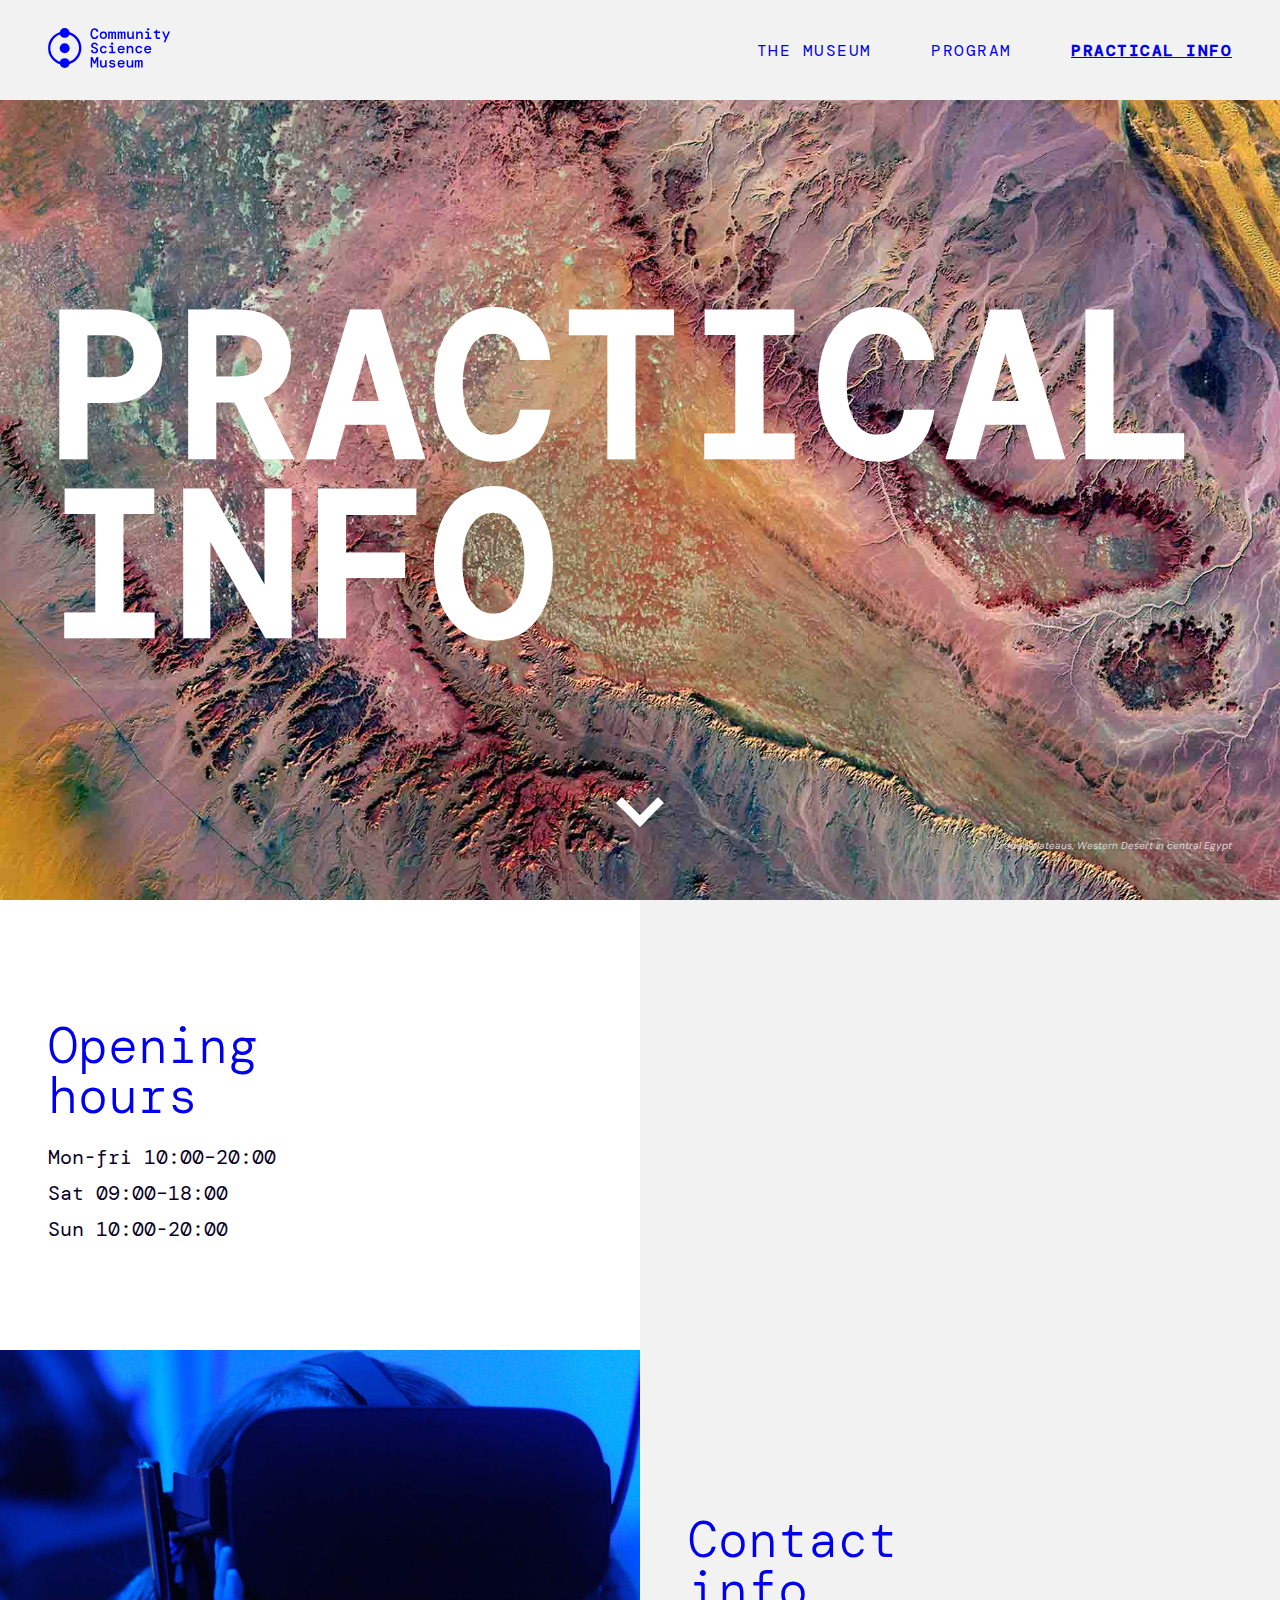
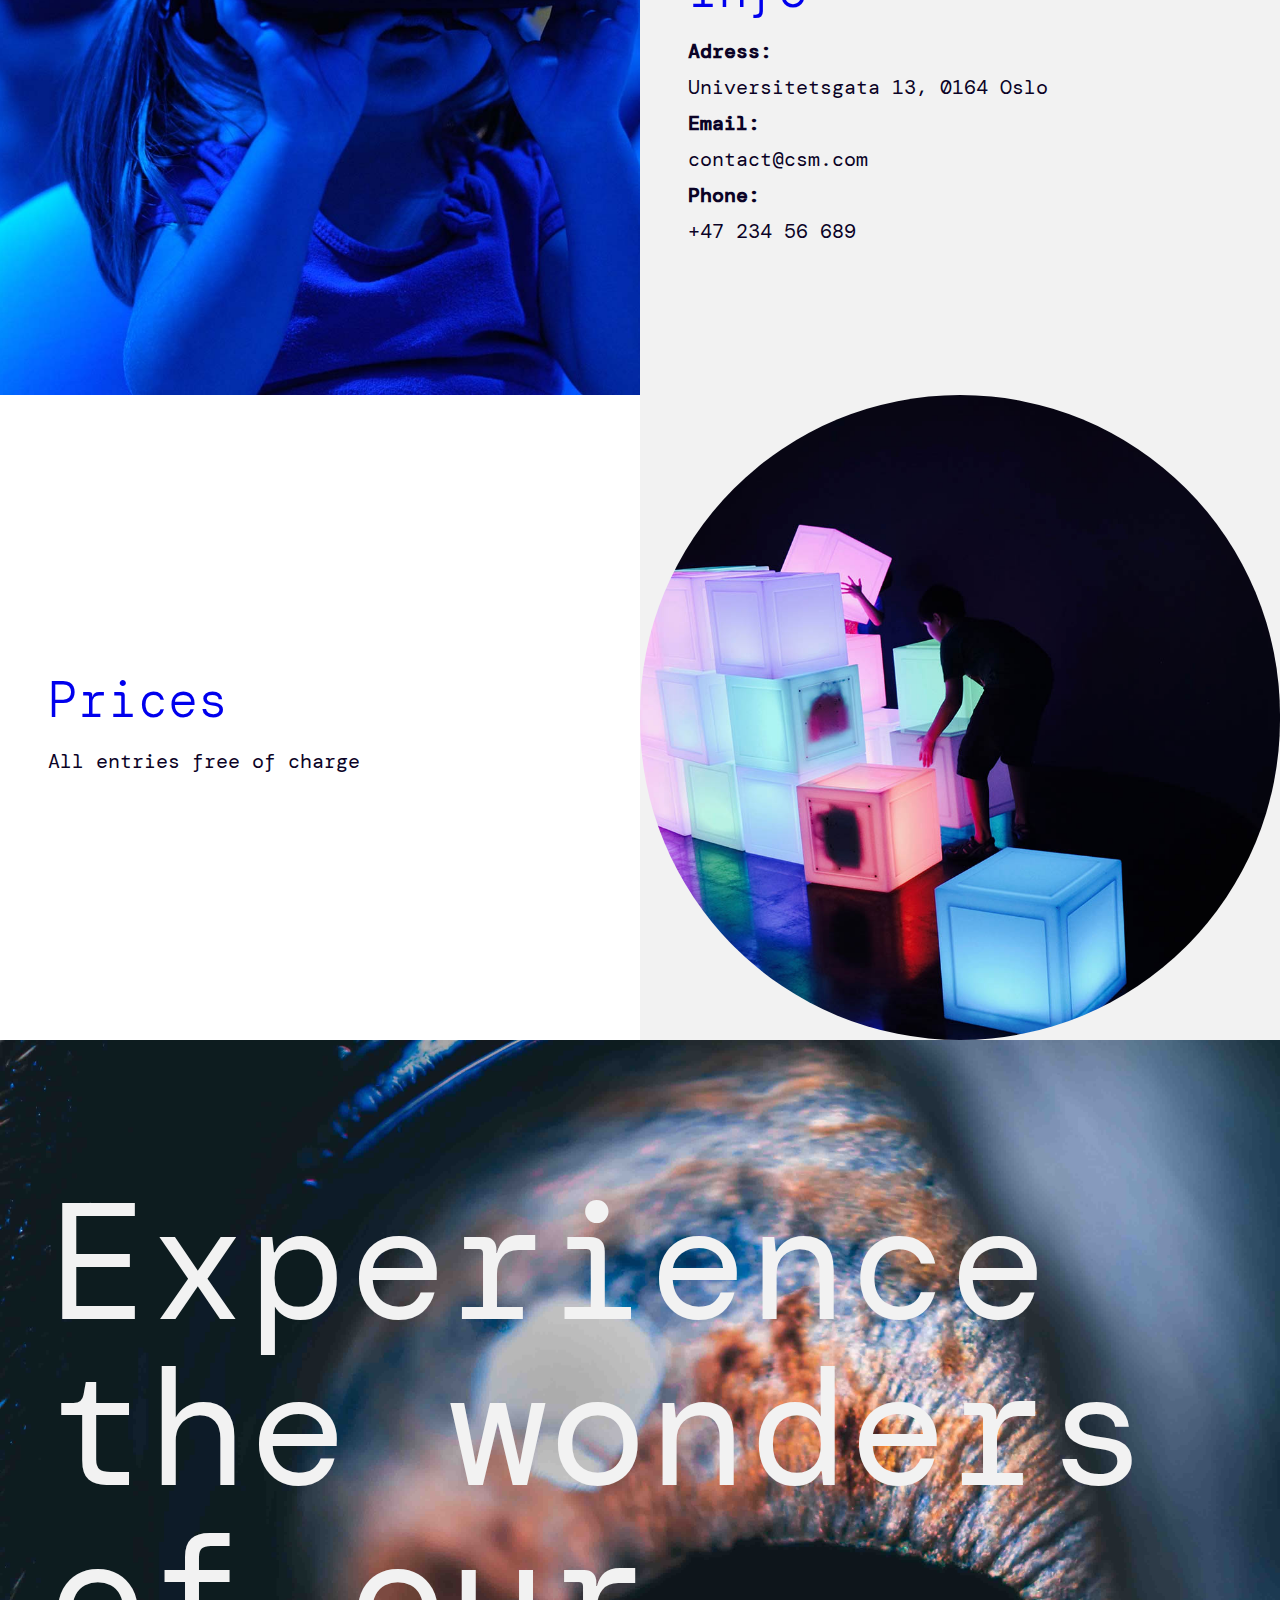
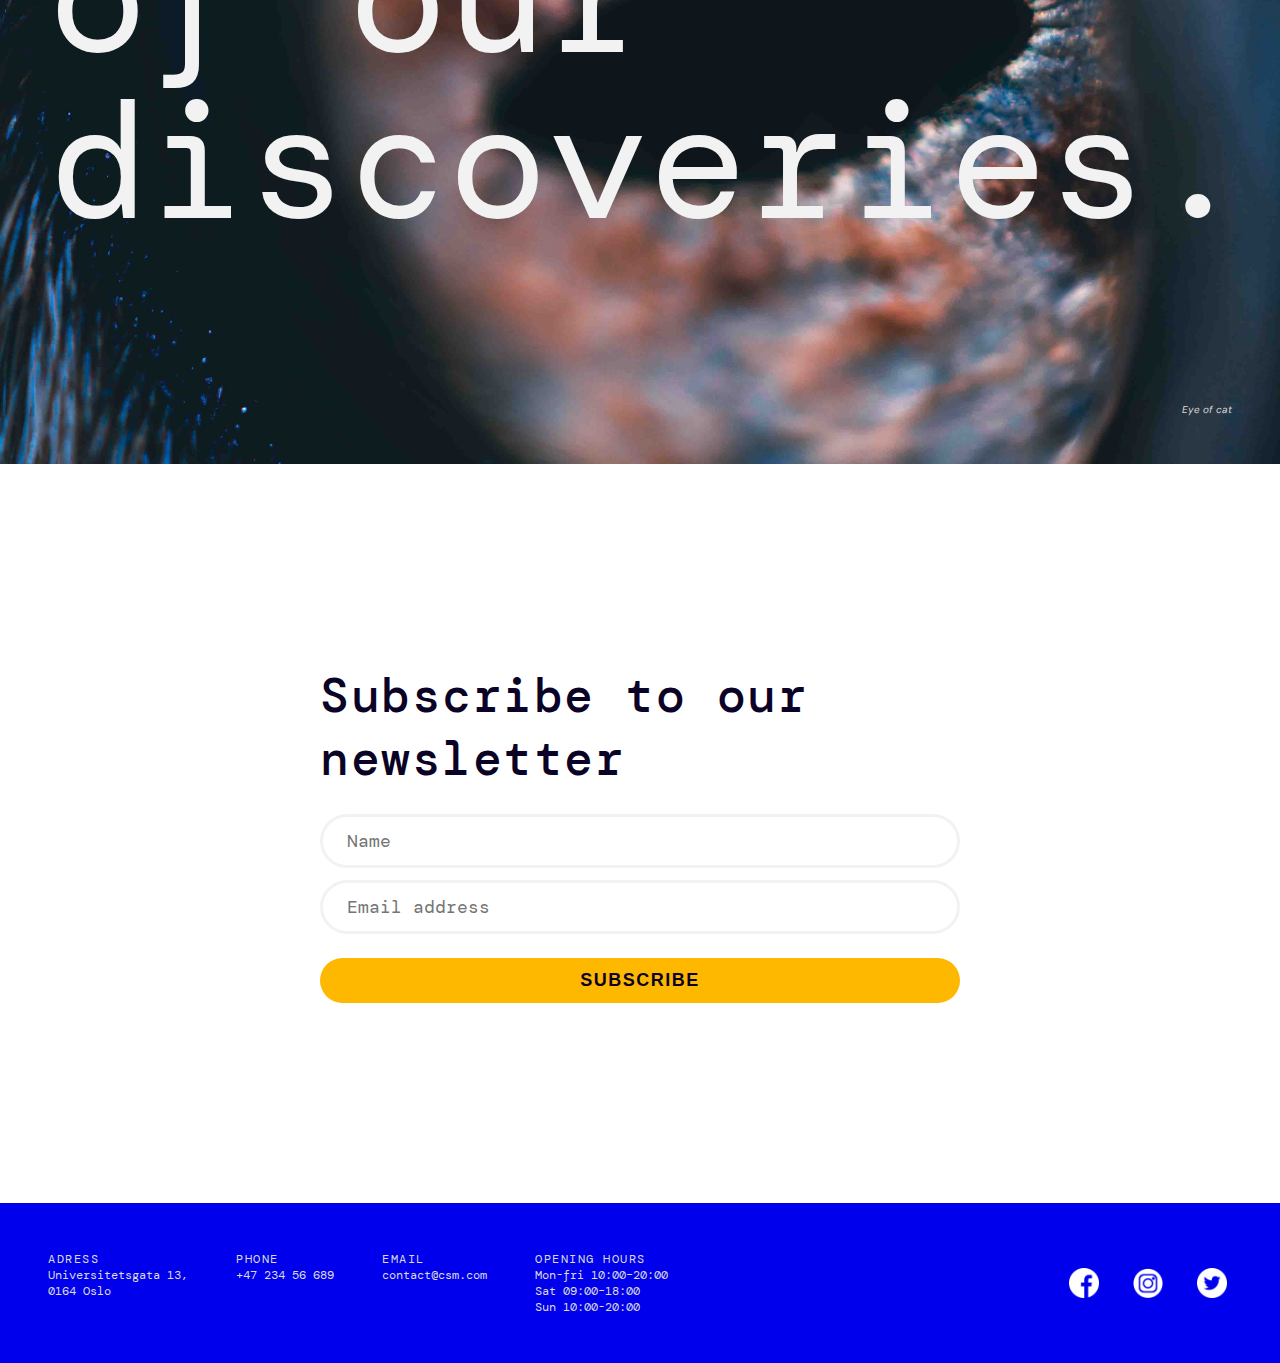
==== commit 5da663ba: "Responsivity" ====
--- a/practical-info.html
+++ b/practical-info.html
@@ -35,10 +35,10 @@
         <section class="hero flex-align-ver col-12" id="hero-info">
             <h1>Practical info</h1>
             <p class="image-text">Eroded plateaus, Western Desert in central Egypt</p>
-            <a href="#info-main" class="down-btn"> <img src="Images/icon-arrow.svg" alt="Arrow down button"></a>
+            <a href="#info-main" class="down-btn"  id="info-main"> <img src="Images/icon-arrow.svg" alt="Arrow down button"></a>
         </section>
     
-        <section class="grid" id="info-main">
+        <section class="grid">
             <div class="grid-elem-half col-12">
                 <div class="grid-text-half white info-list flex-align-ver">
                     <h2>Opening <br>hours</h2>
@@ -48,7 +48,7 @@
                 </div>
             </div>
             <div class="grid-elem-half reverse col-12">
-                <div class="grid-text-half white info-list flex-align-ver">
+                <div class="grid-text-half info-list flex-align-ver">
                     <h2>Contact <br>info</h2>
                     <p><b>Adress:</b></p>
                     <p>Universitetsgata 13, 0164 Oslo</p>
@@ -77,15 +77,15 @@
 
             <div class="newsletter flex-align-all col-12 white">
                 <form action="subscribed.html">
-                    <div class="newsletter-elem">
+                    <div class="newsletter-elem flex-align-all">
                         <h3>Subscribe to our newsletter</h3>
                     </div>
-                    <div class="newsletter-elem">
+                    <div class="newsletter-elem flex-align-all">
                         <input type="text" placeholder="Name" name="name" required>
                         <input type="text" placeholder="Email address" name="mail" required>
                     </div>
                     
-                    <div class="newsletter-elem">
+                    <div class="newsletter-elem flex-align-all">
                         <input type="submit" value="Subscribe" class="btn">
                     </div>
                     </form>
--- a/style.css
+++ b/style.css
@@ -220,11 +220,6 @@
 	line-height: 11vw;
 }
 
-section#program-main,
-section#museum-main {
-	padding-top: calc(100px + 48px);
-}
-
 .image-text {
 	position: absolute;
 	right: 48px;
@@ -237,21 +232,20 @@
 .down-btn {
 	position: absolute;
 	left: 50%;
-	padding-top: 100px;
+	padding: 100px 20px 20px;
 	transform: translateX(-50%);
 	bottom: 48px;
 }
 .down-btn img {
-	height: 20px;
+	height: 30px;
 	transition-duration: 0.25s;
 }
 .down-btn img:hover {
-	height: 23px;
+	height: 33px;
 }
 
 section#top3 {
-	padding: 24px;
-	padding-top: calc(100px + 48px);
+	padding: 48px 24px;
 }
 
 .top3-item {
@@ -446,7 +440,7 @@
 
 .museum-break {
 	background-image: url(Images/Museum/museum-break.jpg);
-	min-height: 80vh;
+	min-height: 90vh;
 	background-size: cover;
 	background-repeat: no-repeat;
 	background-position: center;
@@ -467,7 +461,7 @@
 
 .info-list p {
 	font-size: 20px;
-	line-height: 20px;
+	line-height: 24px;
 	padding-bottom: 12px;
 }
 
@@ -481,20 +475,13 @@
 	font-size: 48px;
 	max-width: 50vw;
 	width: 100%;
-	padding: 48px 0px;
-	margin: auto;
-}
-.newsletter-elem {
-	align-items: center;
-	margin: auto;
 }
 input[type="text"] {
 	width: 50vw;
 	font-family: "DM Mono", Courier, monospace;
 	padding: 12px 24px;
 	font-size: 18px;
-	margin: 8px 0px;
-	display: inline-block;
+	margin-top: 12px;
 	border: 3px solid #f2f2f2;
 	box-sizing: border-box;
 	border-radius: 50px;
@@ -503,7 +490,6 @@
 	border: none;
 	margin-top: 24px;
 	width: 50vw;
-	margin: auto;
 }
 
 /* FOOTER */
@@ -630,7 +616,6 @@
 	.grid-text-half p {
 		max-width: 90%;
 		padding: 0 16px 16px;
-		font-size: 12px;
 	}
 	.grid-text-half h3 {
 		max-width: 90%;
@@ -654,7 +639,7 @@
 		right: 32px;
 		bottom: 32px;
 		padding: 0;
-		font-size: 8px;
+		font-size: 10px;
 	}
 	section#top3 h2 {
 		padding: 0;
@@ -704,14 +689,27 @@
 	.top3-item {
 		padding: 16px;
 	}
+	.top3-item p {
+		font-size: 14px;
+	}
 	.top3-item img {
 		max-width: 250px;
 	}
 	h1 {
-		font-size: 50px;
-		line-height: 50px;
-	}
-
+		font-size: 65px;
+		line-height: 60px;
+		letter-spacing: 0;
+	}
+	h2 {
+		font-size: 40px;
+		line-height: 40px;
+	}
+	.down-btn {
+		bottom: 60px;
+	}
+	.down-btn img {
+		height: 30px;
+	}
 	.grid-elem-half {
 		flex-direction: column;
 	}
@@ -721,6 +719,9 @@
 	.grid-elem-half > div {
 		width: 100%;
 		min-height: 50vh;
+	}
+	.grid-text-half h3 {
+		font-size: 20px;
 	}
 	.program-elem {
 		flex-direction: column-reverse;
@@ -741,39 +742,49 @@
 	.program-text-large {
 		padding: 16px;
 	}
+	.program-text p {
+		font-size: 16px;
+	}
 
 	.program-info-large {
 		padding-top: 16px;
 	}
-
+	.program-img {
+		margin-bottom: 32px;
+	}
 	.program-img img {
 		width: 100%;
-		height: 50vw;
-		padding: 16px 0;
-	}
-	.program-img {
-		margin-bottom: 32px;
+		height: 400px;
+		padding: 16px;
+	}
+	.program-img.large {
+		height: 50vh;
 	}
 
 	.top3-item h3 {
 		max-width: 250px;
 		width: 100%;
 	}
+	.break-text {
+		font-size: 40px;
+		line-height: 45px;
+		margin: 32px auto;
+	}
+
 	.newsletter {
-		padding: 32px 32px 100px;
-	}
-	.newsletter-elem {
-		max-width: 250px;
+		padding: 100px 32px;
 	}
 	.newsletter h3 {
 		font-size: 40px;
-		max-width: 250px;
+		max-width: 70vw;
 	}
 	input[type="text"] {
-		width: 250px;
+		width: 70vw;
+		padding: 16px 20px;
 	}
 	input[type="submit"] {
-		width: 250px;
+		width: 70vw;
+		padding: 16px 20px;
 	}
 }
 
@@ -784,23 +795,16 @@
 		line-height: 32px;
 	}
 	h1 {
-		font-size: 30px;
-		line-height: 30px;
-	}
-	.newsletter {
-		padding: 32px 32px 100px;
-	}
-	.newsletter-elem {
-		max-width: 250px;
-	}
-	.newsletter h3 {
-		font-size: 40px;
-		max-width: 250px;
-	}
-	input[type="text"] {
-		width: 250px;
-	}
-	input[type="submit"] {
-		width: 250px;
-	}
-}
+		font-size: 50px;
+		line-height: 50px;
+		letter-spacing: 0;
+	}
+	.program-img img {
+		width: 100%;
+		height: 300px;
+		padding: 16px;
+	}
+	.break-paragraph {
+		font-size: 16px;
+	}
+}
